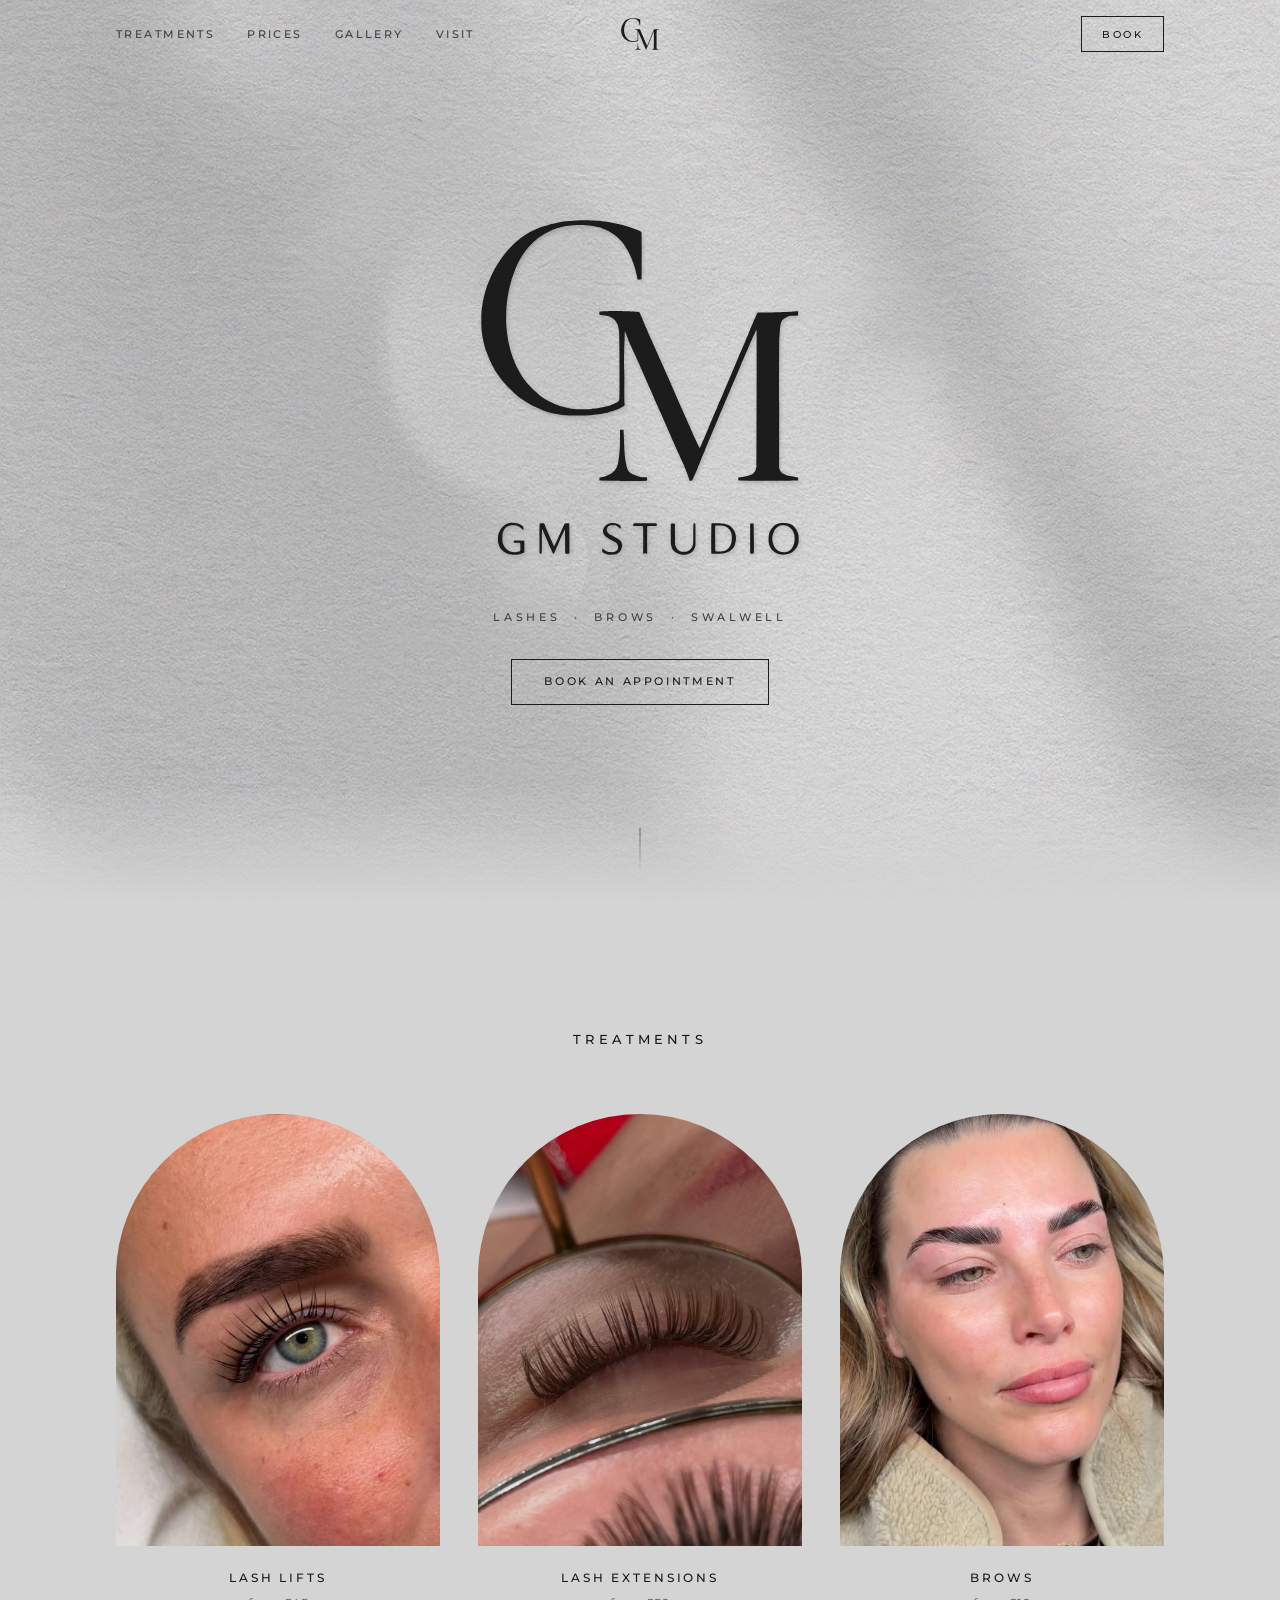
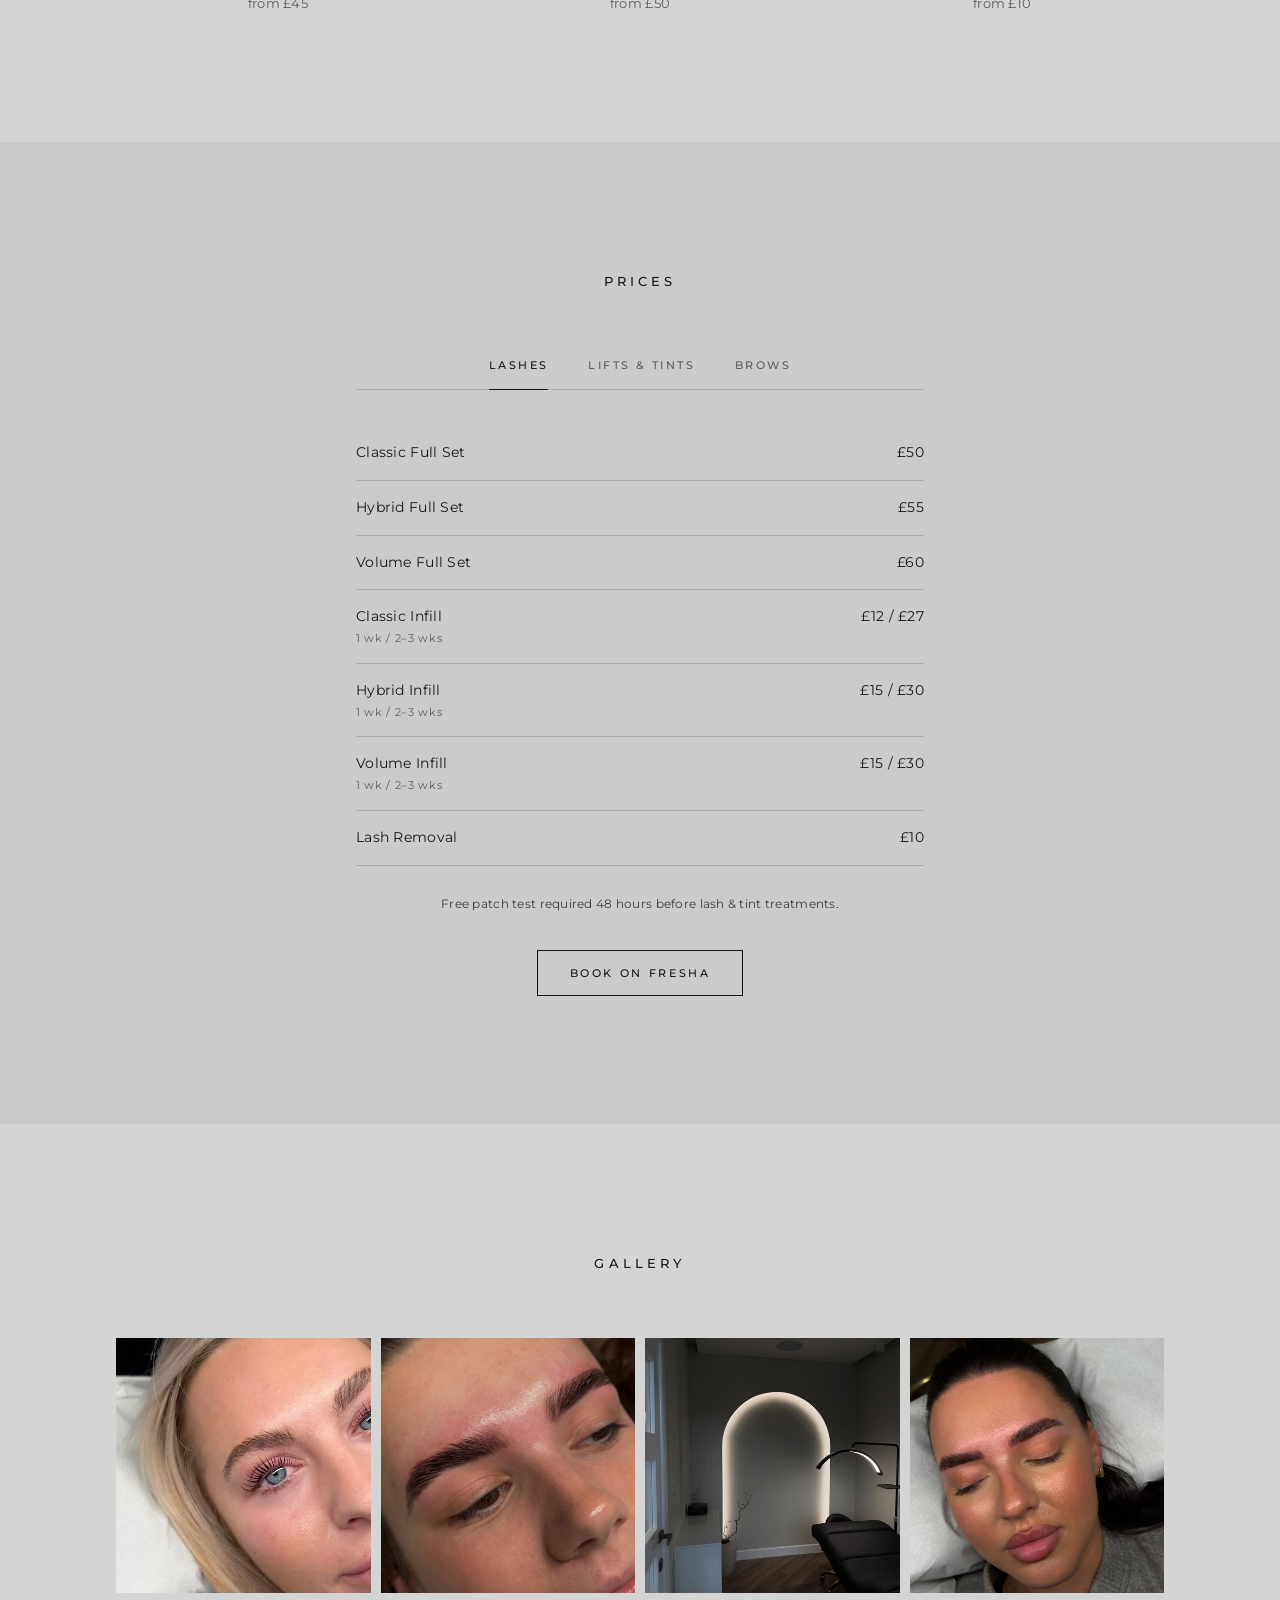
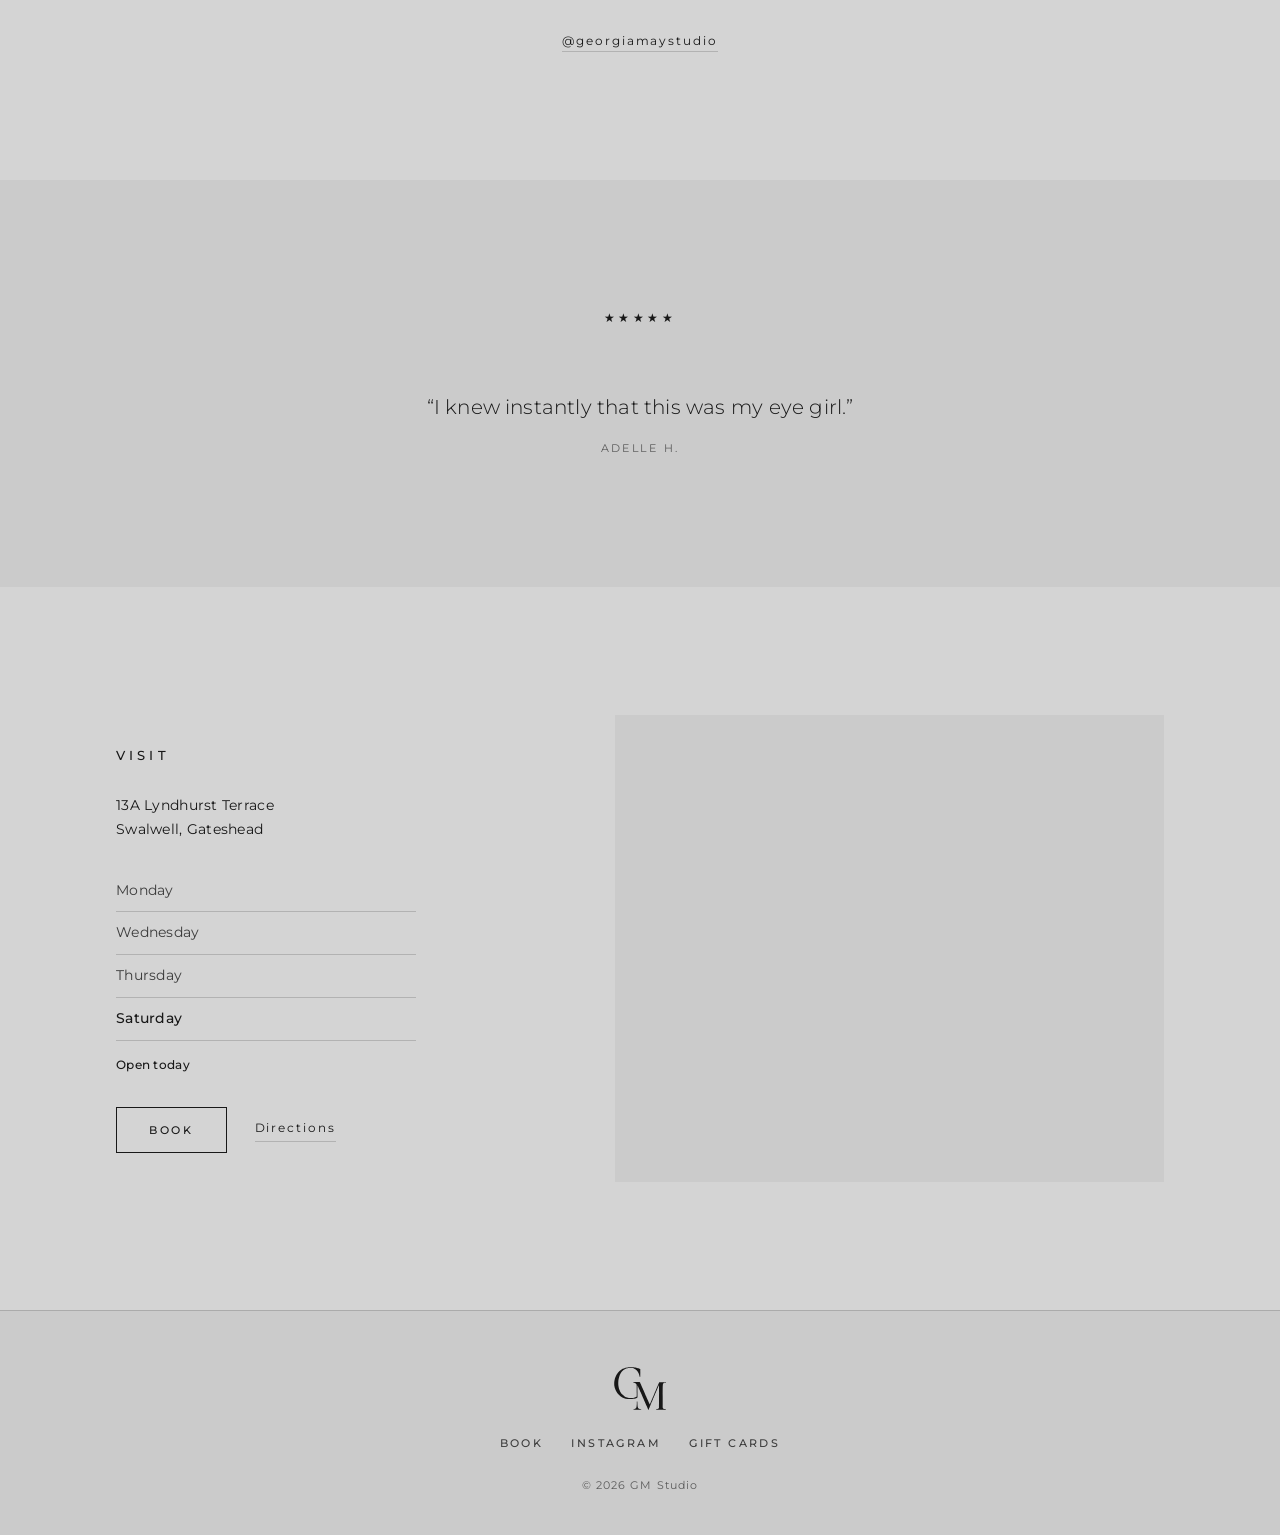
==== index.html @ 73ec5f7f "Use client-supplied logo, match background to logo artwork, fix treatment images, update opening day" ====
<!doctype html>
<html lang="en-GB">
<head>
  <meta charset="utf-8">
  <meta name="viewport" content="width=device-width, initial-scale=1">
  <title>GM Studio · Lashes &amp; Brows · Swalwell</title>
  <meta name="description" content="GM Studio by Georgia Wright. Lash extensions, lash lifts and brows in Swalwell, Gateshead. Rated 5.0 from 361 reviews.">
  <meta name="theme-color" content="#d4d4d4">

  <meta property="og:type" content="website">
  <meta property="og:title" content="GM Studio · Lashes &amp; Brows · Swalwell">
  <meta property="og:description" content="Lash extensions, lash lifts and brows by Georgia Wright.">
  <meta property="og:image" content="assets/img/og.jpg">

  <link rel="icon" href="assets/favicon.svg?v=3" type="image/svg+xml">

  <link rel="preconnect" href="https://fonts.googleapis.com">
  <link rel="preconnect" href="https://fonts.gstatic.com" crossorigin>
  <link href="https://fonts.googleapis.com/css2?family=Montserrat:wght@300;400;500&display=swap" rel="stylesheet">

  <link rel="stylesheet" href="assets/css/styles.css?v=3">
  <script>document.documentElement.classList.add("js");</script>

  <script type="application/ld+json">
  {
    "@context": "https://schema.org",
    "@type": "BeautySalon",
    "name": "GM Studio",
    "image": "assets/img/studio-arch.jpg",
    "address": {
      "@type": "PostalAddress",
      "streetAddress": "13A Lyndhurst Terrace",
      "addressLocality": "Swalwell",
      "addressRegion": "Gateshead",
      "addressCountry": "GB"
    },
    "geo": { "@type": "GeoCoordinates", "latitude": 54.954216, "longitude": -1.681824 },
    "aggregateRating": { "@type": "AggregateRating", "ratingValue": "5.0", "reviewCount": "361" },
    "sameAs": ["https://www.instagram.com/georgiamaystudio/"]
  }
  </script>
</head>
<body>

<a class="skip" href="#main">Skip to content</a>

<header class="site-header" data-header>
  <div class="wrap header-inner">
    <button class="menu-toggle" type="button" aria-expanded="false" aria-controls="mobile-menu" data-menu-toggle>
      <span class="sr-only">Menu</span>
      <span class="bars" aria-hidden="true"></span>
    </button>

    <nav class="nav nav-left" aria-label="Main">
      <a href="#treatments">Treatments</a>
      <a href="#prices">Prices</a>
      <a href="#gallery">Gallery</a>
      <a href="#visit">Visit</a>
    </nav>

    <a class="header-mark" href="#top" aria-label="GM Studio, back to top">
      <img src="assets/monogram.svg?v=3" alt="" width="1638" height="1350">
    </a>

    <div class="header-right">
      <a class="btn btn-small" href="https://www.fresha.com/book-now/miss-vw0x7f6p/all-offer?share=true&amp;pId=183696" target="_blank" rel="noopener">Book</a>
    </div>
  </div>

  <div class="mobile-menu" id="mobile-menu" hidden data-menu>
    <a href="#treatments">Treatments</a>
    <a href="#prices">Prices</a>
    <a href="#gallery">Gallery</a>
    <a href="#visit">Visit</a>
  </div>
</header>

<main id="main">

  <!-- HERO: logo only -->
  <section class="hero" id="top">
    <div class="hero-inner">
      <h1 class="hero-logo">
        <img src="assets/logo.svg?v=3" alt="GM Studio" width="1641" height="1728">
      </h1>
      <p class="hero-sub">Lashes &nbsp;·&nbsp; Brows &nbsp;·&nbsp; Swalwell</p>
      <a class="btn" href="https://www.fresha.com/book-now/miss-vw0x7f6p/all-offer?share=true&amp;pId=183696" target="_blank" rel="noopener">Book an appointment</a>
    </div>
    <a class="hero-scroll" href="#treatments" aria-label="Scroll to treatments"></a>
  </section>

  <!-- TREATMENTS -->
  <section class="section" id="treatments">
    <div class="wrap">
      <h2 class="title reveal">Treatments</h2>

      <div class="treatments">
        <a class="treatment reveal" href="#prices" data-tab-link="lifts">
          <div class="arch"><img src="assets/img/lashes-brows-detail.jpg" alt="Lifted lashes after a Korean lash lift" loading="lazy" width="640" height="640"></div>
          <h3>Lash Lifts</h3>
          <p>from £45</p>
        </a>
        <a class="treatment reveal" href="#prices" data-tab-link="lashes">
          <div class="arch"><img src="assets/img/lash-extensions.jpg" alt="A finished set of brown lash extensions shown in a mirror" loading="lazy" width="828" height="1105"></div>
          <h3>Lash Extensions</h3>
          <p>from £50</p>
        </a>
        <a class="treatment reveal" href="#prices" data-tab-link="brows">
          <div class="arch"><img src="assets/img/brow-lamination.jpg" alt="Laminated, brushed-up brows" loading="lazy" width="480" height="640"></div>
          <h3>Brows</h3>
          <p>from £10</p>
        </a>
      </div>
    </div>
  </section>

  <!-- PRICES -->
  <section class="section section-tint" id="prices">
    <div class="wrap wrap-narrow">
      <h2 class="title reveal">Prices</h2>

      <div class="tabs reveal" role="tablist" aria-label="Price categories">
        <button role="tab" id="tab-lashes" aria-controls="panel-lashes" aria-selected="true">Lashes</button>
        <button role="tab" id="tab-lifts" aria-controls="panel-lifts" aria-selected="false" tabindex="-1">Lifts &amp; Tints</button>
        <button role="tab" id="tab-brows" aria-controls="panel-brows" aria-selected="false" tabindex="-1">Brows</button>
      </div>

      <div class="panel" role="tabpanel" id="panel-lashes" aria-labelledby="tab-lashes">
        <ul class="price-list">
          <li><span>Classic Full Set</span><span>£50</span></li>
          <li><span>Hybrid Full Set</span><span>£55</span></li>
          <li><span>Volume Full Set</span><span>£60</span></li>
          <li><span>Classic Infill <small>1 wk / 2–3 wks</small></span><span>£12 / £27</span></li>
          <li><span>Hybrid Infill <small>1 wk / 2–3 wks</small></span><span>£15 / £30</span></li>
          <li><span>Volume Infill <small>1 wk / 2–3 wks</small></span><span>£15 / £30</span></li>
          <li><span>Lash Removal</span><span>£10</span></li>
        </ul>
      </div>

      <div class="panel" role="tabpanel" id="panel-lifts" aria-labelledby="tab-lifts" hidden>
        <ul class="price-list">
          <li><span>Korean Lash Lift</span><span>£45</span></li>
          <li><span>Lash Lift</span><span>£45</span></li>
          <li><span>Lash Tint</span><span>£10</span></li>
        </ul>
      </div>

      <div class="panel" role="tabpanel" id="panel-brows" aria-labelledby="tab-brows" hidden>
        <ul class="price-list">
          <li><span>Brow Lamination</span><span>£45</span></li>
          <li><span>Brow Wax, Shape &amp; Tint</span><span>£23</span></li>
          <li><span>Brow Wax &amp; Shape</span><span>£12</span></li>
          <li><span>Brow Tint</span><span>£10</span></li>
          <li><span>Upper Lip Wax</span><span>£5</span></li>
        </ul>
      </div>

      <p class="note reveal">Free patch test required 48 hours before lash &amp; tint treatments.</p>

      <div class="center reveal">
        <a class="btn" href="https://www.fresha.com/book-now/miss-vw0x7f6p/all-offer?share=true&amp;pId=183696" target="_blank" rel="noopener">Book on Fresha</a>
      </div>
    </div>
  </section>

  <!-- GALLERY -->
  <section class="section" id="gallery">
    <div class="wrap">
      <h2 class="title reveal">Gallery</h2>

      <div class="gallery">
        <figure class="reveal"><img src="assets/img/lash-lift-tint.jpg" alt="Lash lift and tint" loading="lazy" width="480" height="640"></figure>
        <figure class="reveal"><img src="assets/img/brows-wax-shape.jpg" alt="Brows after a wax and shape" loading="lazy" width="1280" height="720"></figure>
        <figure class="reveal"><img src="assets/img/studio-room.jpg" alt="The treatment room at GM Studio" loading="lazy" width="497" height="640"></figure>
        <figure class="reveal"><img src="assets/img/brow-lamination-2.jpg" alt="Brow lamination" loading="lazy" width="900" height="900"></figure>
      </div>

      <p class="center reveal">
        <a class="text-link" href="https://www.instagram.com/georgiamaystudio/" target="_blank" rel="noopener">@georgiamaystudio</a>
      </p>
    </div>
  </section>

  <!-- REVIEWS -->
  <section class="section section-tint reviews" id="reviews">
    <div class="wrap wrap-narrow center">
      <p class="stars reveal" aria-label="Rated 5 out of 5">★★★★★</p>
      <p class="rating reveal">5.0 from 361 reviews</p>

      <div class="quotes" data-quotes>
        <blockquote class="quote is-active">
          <p>“I knew instantly that this was my eye girl.”</p>
          <cite>Adelle H.</cite>
        </blockquote>
        <blockquote class="quote">
          <p>“Georgia is so lovely &amp; my lashes are perfect!”</p>
          <cite>Faye C.</cite>
        </blockquote>
        <blockquote class="quote">
          <p>“Georgia is fab at what she does! Highly recommend.”</p>
          <cite>Megan S.</cite>
        </blockquote>
      </div>
    </div>
  </section>

  <!-- VISIT -->
  <section class="section" id="visit">
    <div class="wrap visit">
      <div class="visit-info reveal">
        <h2 class="title title-left">Visit</h2>
        <address>13A Lyndhurst Terrace<br>Swalwell, Gateshead</address>

        <ul class="hours">
          <li data-day="1">Monday</li>
          <li data-day="3">Wednesday</li>
          <li data-day="4">Thursday</li>
          <li data-day="6">Saturday</li>
        </ul>
        <p class="status" data-status></p>

        <div class="visit-links">
          <a class="btn" href="https://www.fresha.com/book-now/miss-vw0x7f6p/all-offer?share=true&amp;pId=183696" target="_blank" rel="noopener">Book</a>
          <a class="text-link" href="https://www.google.com/maps/dir/?api=1&amp;destination=13A+Lyndhurst+Terrace,+Swalwell" target="_blank" rel="noopener">Directions</a>
        </div>
      </div>

      <div class="map reveal">
        <iframe title="Map showing GM Studio, 13A Lyndhurst Terrace, Swalwell" src="https://maps.google.com/maps?q=54.954216,-1.681824&amp;z=16&amp;output=embed" loading="lazy" referrerpolicy="no-referrer-when-downgrade"></iframe>
      </div>
    </div>
  </section>

</main>

<footer class="site-footer">
  <div class="wrap footer-inner">
    <img class="footer-mark" src="assets/monogram.svg?v=3" alt="GM Studio" width="1638" height="1350">
    <nav class="footer-links" aria-label="Footer">
      <a href="https://www.fresha.com/book-now/miss-vw0x7f6p/all-offer?share=true&amp;pId=183696" target="_blank" rel="noopener">Book</a>
      <a href="https://www.instagram.com/georgiamaystudio/" target="_blank" rel="noopener">Instagram</a>
      <a href="https://www.fresha.com/a/gm-studio-swalwell-13a-lyndhurst-terrace-njtrgzld" target="_blank" rel="noopener">Gift cards</a>
    </nav>
    <p class="copy">© <span data-year>2026</span> GM Studio</p>
  </div>
</footer>

<script src="assets/js/main.js?v=3" defer></script>
</body>
</html>
---- assets/css/styles.css ----
/* ==========================================================================
   GM Studio
   Colours sampled from the brand's logo artwork: neutral grey card stock,
   soft window shadows, near-black ink.
   ========================================================================== */

:root {
  --paper: #cbcbcb;
  --paper-light: #d4d4d4;
  --paper-dark: #c2c2c2;
  --ink: #181818;
  --ink-soft: #3c3c3c;
  --ink-faint: #5c5c5c;
  --line: rgba(24, 24, 24, 0.18);

  --sans: "Montserrat", "Proxima Nova", "Helvetica Neue", Arial, sans-serif;

  --gutter: clamp(20px, 5vw, 56px);
  --max: 1160px;
  --section: clamp(72px, 10vw, 128px);
  --ease: cubic-bezier(0.22, 0.61, 0.36, 1);
}

*,
*::before,
*::after { box-sizing: border-box; }

html { scroll-behavior: smooth; scroll-padding-top: 72px; -webkit-text-size-adjust: 100%; }

body {
  margin: 0;
  background: var(--paper-light);
  color: var(--ink);
  font-family: var(--sans);
  font-weight: 400;
  font-size: 14px;
  line-height: 1.7;
  letter-spacing: 0.02em;
  -webkit-font-smoothing: antialiased;
  overflow-x: hidden;
}

/* Fine card-stock grain over everything */
body::before {
  content: "";
  position: fixed;
  inset: 0;
  z-index: 100;
  pointer-events: none;
  opacity: 0.05;
  background-image: url("data:image/svg+xml,%3Csvg xmlns='http://www.w3.org/2000/svg' width='160' height='160'%3E%3Cfilter id='n'%3E%3CfeTurbulence type='fractalNoise' baseFrequency='.85' numOctaves='3' stitchTiles='stitch'/%3E%3C/filter%3E%3Crect width='100%25' height='100%25' filter='url(%23n)'/%3E%3C/svg%3E");
}

img { display: block; max-width: 100%; height: auto; }
a { color: inherit; text-decoration: none; }
p { margin: 0; }
figure, blockquote { margin: 0; }
h1, h2, h3 { margin: 0; font-weight: 400; }

:focus-visible { outline: 1px solid var(--ink); outline-offset: 4px; }

.sr-only {
  position: absolute; width: 1px; height: 1px; padding: 0; margin: -1px;
  overflow: hidden; clip: rect(0 0 0 0); white-space: nowrap; border: 0;
}

.skip {
  position: absolute; left: 16px; top: -60px; z-index: 200;
  background: var(--ink); color: var(--paper-light); padding: 10px 16px;
}
.skip:focus { top: 16px; }

.wrap { width: 100%; max-width: var(--max); margin: 0 auto; padding: 0 var(--gutter); }
.wrap-narrow { max-width: 680px; }
.center { text-align: center; }

/* ---------- Shared bits ---------- */

.title {
  font-size: 13px;
  font-weight: 500;
  letter-spacing: 0.32em;
  text-transform: uppercase;
  text-align: center;
  margin-bottom: clamp(40px, 6vw, 64px);
}
.title-left { text-align: left; margin-bottom: 28px; }

.btn {
  display: inline-flex;
  align-items: center;
  justify-content: center;
  min-height: 46px;
  padding: 0 32px;
  border: 1px solid var(--ink);
  border-radius: 0;
  background: transparent;
  color: var(--ink);
  font-size: 11px;
  font-weight: 500;
  letter-spacing: 0.24em;
  text-transform: uppercase;
  transition: background-color .3s var(--ease), color .3s var(--ease);
}
.btn:hover { background: var(--ink); color: var(--paper-light); }
.btn-small { min-height: 36px; padding: 0 20px; font-size: 10px; }

.text-link {
  font-size: 12px;
  letter-spacing: 0.16em;
  border-bottom: 1px solid var(--line);
  padding-bottom: 3px;
  transition: border-color .3s var(--ease);
}
.text-link:hover { border-color: var(--ink); }

/* ---------- Header ---------- */

.site-header {
  position: fixed;
  top: 0;
  left: 0;
  right: 0;
  z-index: 50;
  transition: background-color .4s var(--ease), border-color .4s var(--ease);
  border-bottom: 1px solid transparent;
}
.site-header.is-solid {
  background: rgba(212, 212, 212, 0.92);
  -webkit-backdrop-filter: blur(12px);
  backdrop-filter: blur(12px);
  border-bottom-color: var(--line);
}

.header-inner {
  display: grid;
  grid-template-columns: 1fr auto 1fr;
  align-items: center;
  height: 68px;
}

.nav { display: flex; gap: 32px; }
.nav a,
.mobile-menu a {
  font-size: 11px;
  font-weight: 500;
  letter-spacing: 0.22em;
  text-transform: uppercase;
  color: var(--ink-soft);
  transition: color .3s var(--ease);
}
.nav a:hover { color: var(--ink); }

/* Small monogram fades in once the big hero logo has scrolled away */
.header-mark {
  grid-column: 2;
  display: block;
  width: 38px;
  opacity: 0;
  transform: translateY(-4px);
  pointer-events: none;
  transition: opacity .4s var(--ease), transform .4s var(--ease);
}
.site-header.is-solid .header-mark { opacity: 1; transform: none; pointer-events: auto; }

.header-right { grid-column: 3; justify-self: end; }

.menu-toggle {
  display: none;
  width: 40px;
  height: 40px;
  margin-left: -8px;
  border: 0;
  background: none;
  cursor: pointer;
  color: var(--ink);
}
.bars,
.bars::before {
  display: block;
  width: 20px;
  height: 1px;
  background: currentColor;
  margin: 0 auto;
  transition: transform .3s var(--ease);
}
.bars { position: relative; transform: translateY(-3px); }
.bars::before { content: ""; position: absolute; top: 6px; }
.menu-toggle[aria-expanded="true"] .bars { transform: rotate(45deg); }
.menu-toggle[aria-expanded="true"] .bars::before { transform: translateY(-6px) rotate(-90deg); }

.mobile-menu {
  display: flex;
  flex-direction: column;
  align-items: center;
  gap: 22px;
  padding: 28px 0 36px;
  background: var(--paper-light);
  border-bottom: 1px solid var(--line);
}
.mobile-menu[hidden] { display: none; }

/* ---------- Hero ---------- */

.hero {
  position: relative;
  min-height: 100vh;
  min-height: 100svh;
  display: grid;
  place-items: center;
  overflow: hidden;
  background: var(--paper-dark) url("../img/hero-paper.jpg?v=3") center / cover no-repeat;
}
/* fade the paper into the page colour so the hero has no hard edge */
.hero::after {
  content: "";
  position: absolute;
  left: 0; right: 0; bottom: 0;
  height: 120px;
  background: linear-gradient(transparent, var(--paper-light));
  pointer-events: none;
}

.hero-inner {
  position: relative;
  display: flex;
  flex-direction: column;
  align-items: center;
  text-align: center;
  padding: 96px var(--gutter) 72px;
}

.hero-logo {
  width: clamp(200px, 27vw, 320px);
  filter: drop-shadow(1px 2px 2px rgba(0, 0, 0, 0.18));
  animation: rise 1.4s var(--ease) both;
}

.hero-sub {
  margin: clamp(36px, 5vw, 52px) 0 32px;
  font-size: 11px;
  font-weight: 500;
  letter-spacing: 0.34em;
  text-transform: uppercase;
  color: var(--ink-soft);
  animation: rise 1.4s .2s var(--ease) both;
}
.hero-inner .btn { animation: rise 1.4s .35s var(--ease) both; }

@keyframes rise {
  from { opacity: 0; transform: translateY(14px); }
  to   { opacity: 1; transform: none; }
}

.hero-scroll {
  z-index: 1;
  position: absolute;
  left: 50%;
  bottom: 28px;
  width: 1px;
  height: 44px;
  background: linear-gradient(var(--ink-faint), transparent);
  transform: translateX(-50%);
}

/* ---------- Sections ---------- */

.section { padding: var(--section) 0; }
.section-tint { background: var(--paper); }

/* ---------- Treatments ---------- */

.treatments {
  display: grid;
  grid-template-columns: repeat(3, 1fr);
  gap: clamp(20px, 3vw, 40px);
}
.treatment { text-align: center; }

.arch {
  aspect-ratio: 3 / 4;
  overflow: hidden;
  border-radius: 999px 999px 0 0;
  background: var(--paper);
  margin-bottom: 22px;
}
.arch img { width: 100%; height: 100%; object-fit: cover; transition: transform 1s var(--ease); }
.treatment:hover .arch img { transform: scale(1.03); }

.treatment h3 {
  font-size: 12px;
  font-weight: 500;
  letter-spacing: 0.24em;
  text-transform: uppercase;
  margin-bottom: 4px;
}
.treatment p { color: var(--ink-faint); font-size: 13px; }

/* ---------- Prices ---------- */

.tabs {
  display: flex;
  justify-content: center;
  gap: clamp(18px, 4vw, 40px);
  margin-bottom: 36px;
  border-bottom: 1px solid var(--line);
}
.tabs button {
  appearance: none;
  border: 0;
  background: none;
  padding: 0 0 14px;
  margin-bottom: -1px;
  border-bottom: 1px solid transparent;
  font: inherit;
  font-size: 11px;
  font-weight: 500;
  letter-spacing: 0.22em;
  text-transform: uppercase;
  color: var(--ink-faint);
  cursor: pointer;
  transition: color .3s var(--ease), border-color .3s var(--ease);
}
.tabs button:hover { color: var(--ink); }
.tabs button[aria-selected="true"] { color: var(--ink); border-bottom-color: var(--ink); }

.panel { animation: fade .5s var(--ease); }
@keyframes fade { from { opacity: 0; } to { opacity: 1; } }

.price-list { list-style: none; margin: 0; padding: 0; }
.price-list li {
  display: flex;
  justify-content: space-between;
  align-items: baseline;
  gap: 24px;
  padding: 15px 0;
  border-bottom: 1px solid var(--line);
}
.price-list small { display: block; color: var(--ink-faint); font-size: 11px; letter-spacing: 0.06em; }
.price-list li > span:last-child { white-space: nowrap; }

.note {
  margin: 28px 0 36px;
  text-align: center;
  font-size: 12px;
  color: var(--ink-soft);
}

/* ---------- Gallery ---------- */

.gallery {
  display: grid;
  grid-template-columns: repeat(4, 1fr);
  gap: 10px;
  margin-bottom: 36px;
}
.gallery figure { aspect-ratio: 1; overflow: hidden; background: var(--paper); }
.gallery img { width: 100%; height: 100%; object-fit: cover; transition: transform 1s var(--ease); }
.gallery figure:hover img { transform: scale(1.03); }

/* ---------- Reviews ---------- */

.stars { letter-spacing: 0.3em; font-size: 12px; margin-bottom: 8px; }
.rating {
  font-size: 11px;
  font-weight: 500;
  letter-spacing: 0.24em;
  text-transform: uppercase;
  color: var(--ink-soft);
  margin-bottom: 36px;
}

.quotes { display: grid; }
.quote {
  grid-area: 1 / 1;
  opacity: 0;
  transition: opacity .8s var(--ease);
}
.quote.is-active { opacity: 1; }
.quote p {
  font-size: clamp(17px, 2vw, 20px);
  font-weight: 300;
  line-height: 1.5;
  letter-spacing: 0.01em;
  margin-bottom: 14px;
}
.quote cite {
  font-style: normal;
  font-size: 11px;
  letter-spacing: 0.22em;
  text-transform: uppercase;
  color: var(--ink-faint);
}

/* ---------- Visit ---------- */

.visit {
  display: grid;
  grid-template-columns: 1fr 1.3fr;
  gap: clamp(40px, 6vw, 80px);
  align-items: center;
}

address { font-style: normal; margin-bottom: 28px; }

.hours { list-style: none; margin: 0 0 14px; padding: 0; max-width: 300px; }
.hours li {
  display: block;
  padding: 9px 0;
  border-bottom: 1px solid var(--line);
  color: var(--ink-soft);
}
.hours li.is-today { color: var(--ink); font-weight: 500; }

.status { font-size: 12px; color: var(--ink-faint); margin-bottom: 32px; min-height: 1.7em; }
.status.is-open { color: var(--ink); font-weight: 500; }

.visit-links { display: flex; align-items: center; gap: 28px; }

.map {
  position: relative;
  aspect-ratio: 4 / 3.4;
  overflow: hidden;
  background: var(--paper);
}
.map iframe {
  position: absolute;
  inset: 0;
  width: 100%;
  height: 100%;
  border: 0;
  filter: grayscale(1) contrast(0.9) brightness(1.04);
}

/* ---------- Footer ---------- */

.site-footer {
  background: var(--paper);
  border-top: 1px solid var(--line);
  padding: 56px 0 40px;
}
.footer-inner { display: flex; flex-direction: column; align-items: center; gap: 24px; }
.footer-mark { width: 52px; }
.footer-links { display: flex; gap: 28px; }
.footer-links a {
  font-size: 11px;
  font-weight: 500;
  letter-spacing: 0.22em;
  text-transform: uppercase;
  color: var(--ink-soft);
}
.footer-links a:hover { color: var(--ink); }
.copy { font-size: 11px; color: var(--ink-faint); letter-spacing: 0.1em; }

/* ---------- Reveal ---------- */

.js .reveal { opacity: 0; transform: translateY(16px); transition: opacity .9s var(--ease), transform .9s var(--ease); }
.js .reveal.is-in { opacity: 1; transform: none; }

/* ---------- Responsive ---------- */

@media (max-width: 860px) {
  .nav { display: none; }
  .menu-toggle { display: block; }
  .header-inner { grid-template-columns: 1fr auto 1fr; }
  .header-mark { width: 34px; }

  .treatments { grid-template-columns: 1fr 1fr 1fr; gap: 14px; }
  .treatment h3 { font-size: 10px; letter-spacing: 0.16em; }
  .treatment p { font-size: 12px; }

  .gallery { grid-template-columns: 1fr 1fr; }

  .visit { grid-template-columns: 1fr; }
  .hours { max-width: none; }
}

@media (max-width: 560px) {
  .treatments { grid-template-columns: 1fr; gap: 44px; max-width: 280px; margin: 0 auto; }
  .treatment h3 { font-size: 12px; letter-spacing: 0.24em; }
  .tabs button { font-size: 10px; letter-spacing: 0.16em; }
}

@media (prefers-reduced-motion: reduce) {
  html { scroll-behavior: auto; }
  .hero-logo, .hero-sub, .hero-inner .btn { animation: none; }
  .js .reveal { opacity: 1; transform: none; transition: none; }
  .quote { transition: none; }
}
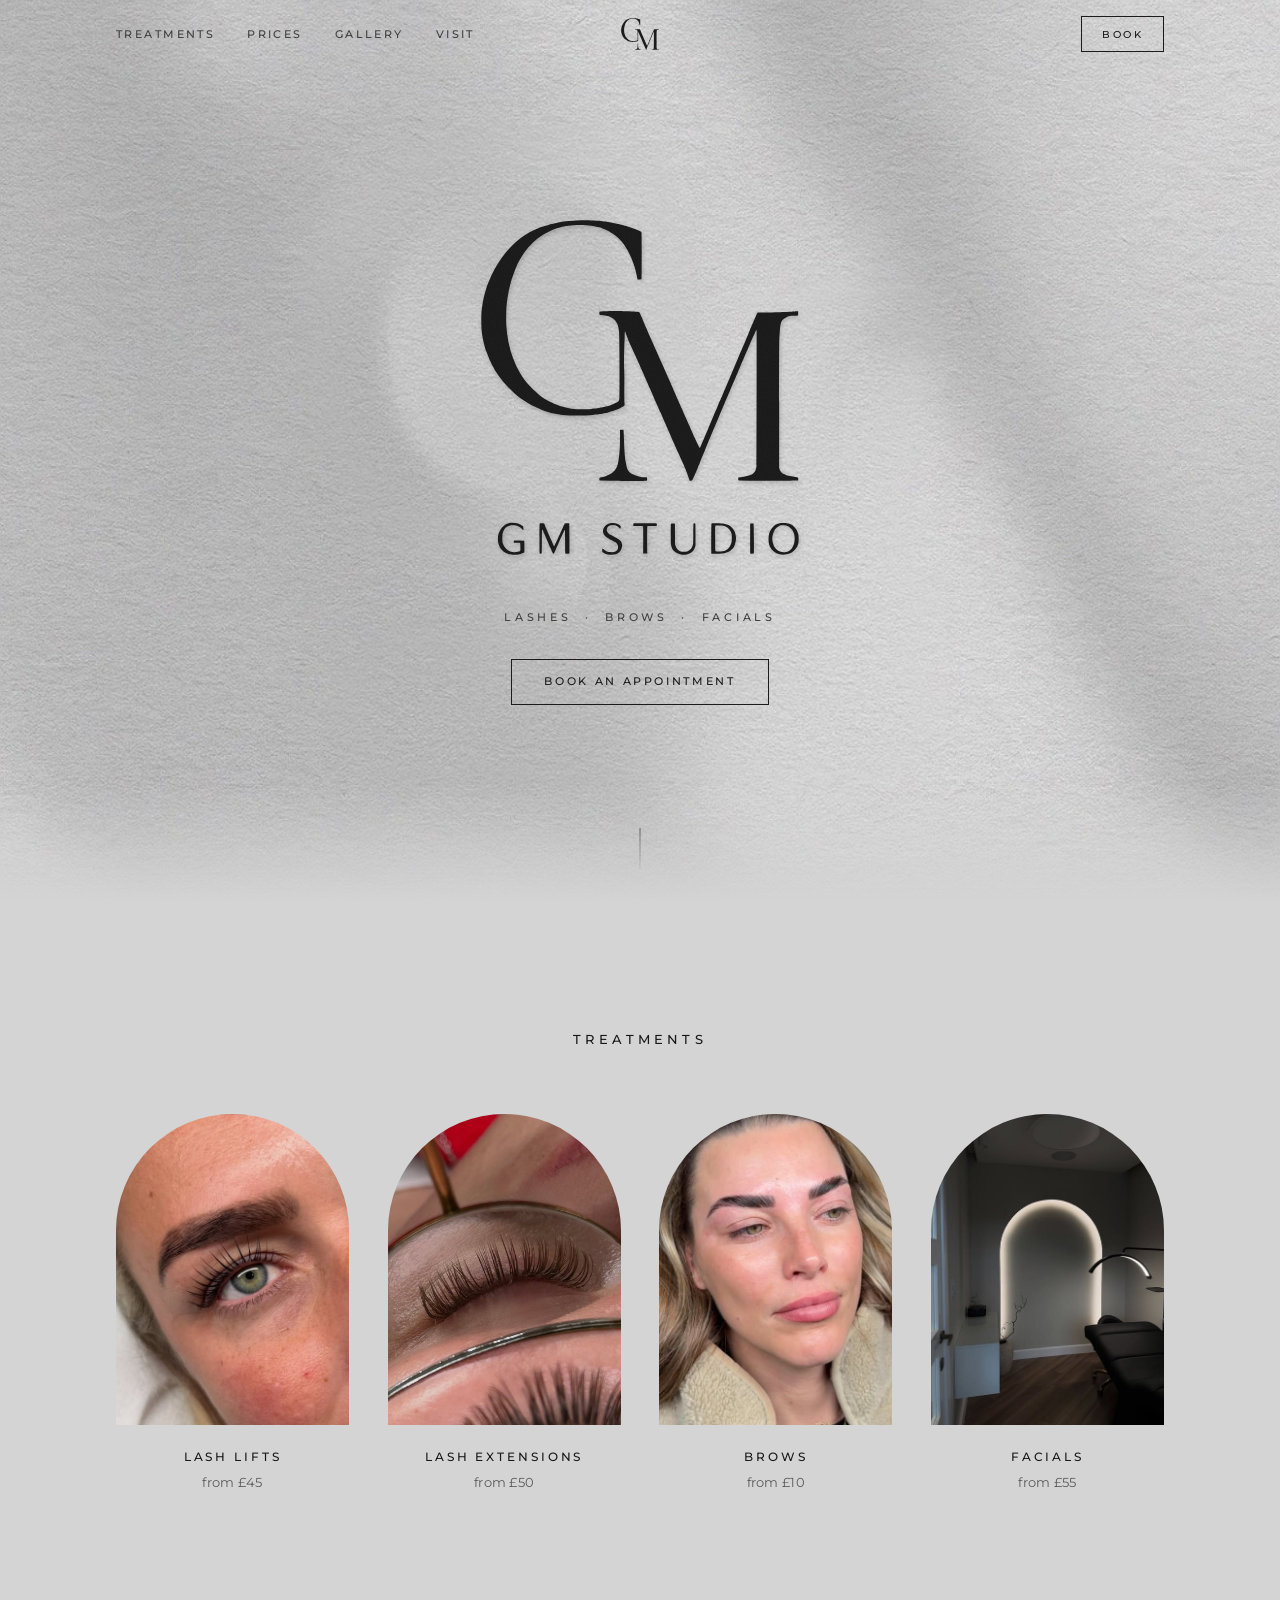
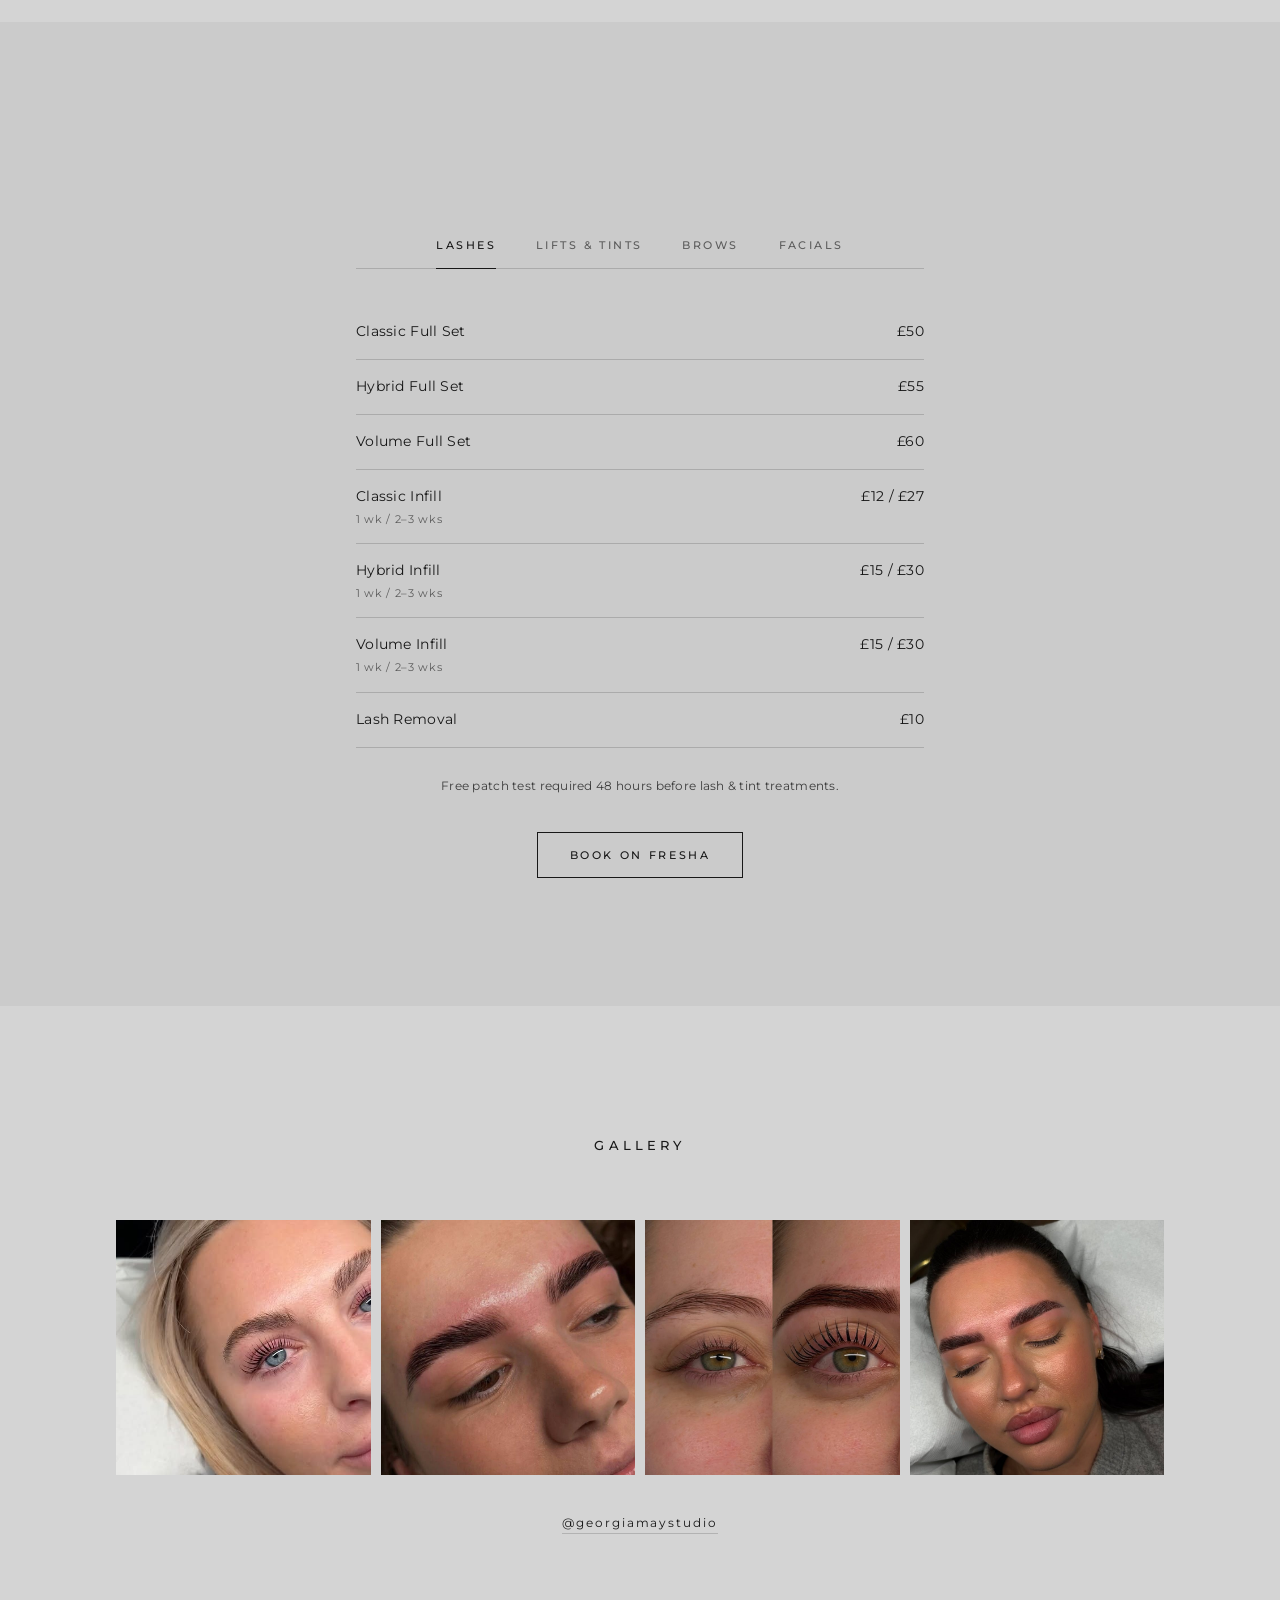
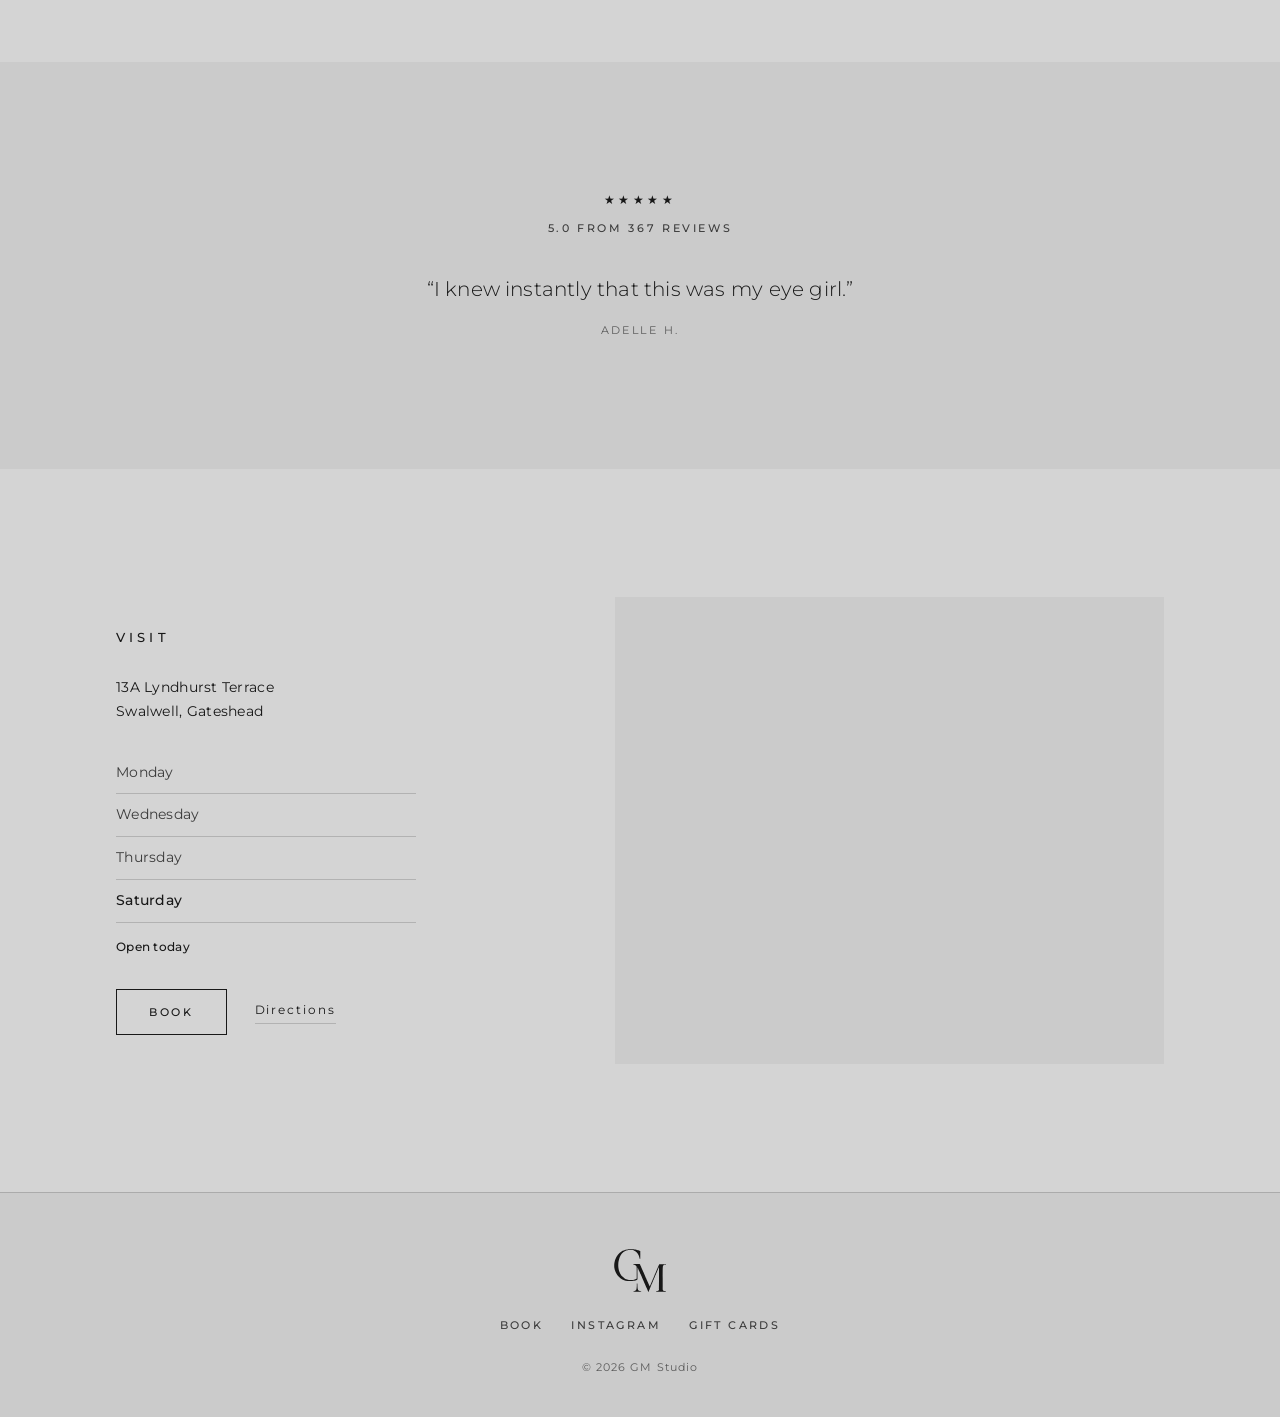
==== commit cc65baca: "Add facials (Dermaplaning) from Fresha, update review count Co-Authored-By: Claude Opus 5.5 <noreply" ====
--- a/index.html
+++ b/index.html
@@ -3,8 +3,8 @@
 <head>
   <meta charset="utf-8">
   <meta name="viewport" content="width=device-width, initial-scale=1">
-  <title>GM Studio · Lashes &amp; Brows · Swalwell</title>
-  <meta name="description" content="GM Studio by Georgia Wright. Lash extensions, lash lifts and brows in Swalwell, Gateshead. Rated 5.0 from 361 reviews.">
+  <title>GM Studio · Lashes, Brows &amp; Facials · Swalwell</title>
+  <meta name="description" content="GM Studio by Georgia Wright. Lash extensions, lash lifts, brows and dermaplaning facials in Swalwell, Gateshead. Rated 5.0 from 367 reviews.">
   <meta name="theme-color" content="#d4d4d4">
 
   <meta property="og:type" content="website">
@@ -12,13 +12,13 @@
   <meta property="og:description" content="Lash extensions, lash lifts and brows by Georgia Wright.">
   <meta property="og:image" content="assets/img/og.jpg">
 
-  <link rel="icon" href="assets/favicon.svg?v=3" type="image/svg+xml">
+  <link rel="icon" href="assets/favicon.svg?v=4" type="image/svg+xml">
 
   <link rel="preconnect" href="https://fonts.googleapis.com">
   <link rel="preconnect" href="https://fonts.gstatic.com" crossorigin>
   <link href="https://fonts.googleapis.com/css2?family=Montserrat:wght@300;400;500&display=swap" rel="stylesheet">
 
-  <link rel="stylesheet" href="assets/css/styles.css?v=3">
+  <link rel="stylesheet" href="assets/css/styles.css?v=4">
   <script>document.documentElement.classList.add("js");</script>
 
   <script type="application/ld+json">
@@ -35,7 +35,7 @@
       "addressCountry": "GB"
     },
     "geo": { "@type": "GeoCoordinates", "latitude": 54.954216, "longitude": -1.681824 },
-    "aggregateRating": { "@type": "AggregateRating", "ratingValue": "5.0", "reviewCount": "361" },
+    "aggregateRating": { "@type": "AggregateRating", "ratingValue": "5.0", "reviewCount": "367" },
     "sameAs": ["https://www.instagram.com/georgiamaystudio/"]
   }
   </script>
@@ -59,7 +59,7 @@
     </nav>
 
     <a class="header-mark" href="#top" aria-label="GM Studio, back to top">
-      <img src="assets/monogram.svg?v=3" alt="" width="1638" height="1350">
+      <img src="assets/monogram.svg?v=4" alt="" width="1638" height="1350">
     </a>
 
     <div class="header-right">
@@ -81,9 +81,9 @@
   <section class="hero" id="top">
     <div class="hero-inner">
       <h1 class="hero-logo">
-        <img src="assets/logo.svg?v=3" alt="GM Studio" width="1641" height="1728">
+        <img src="assets/logo.svg?v=4" alt="GM Studio" width="1641" height="1728">
       </h1>
-      <p class="hero-sub">Lashes &nbsp;·&nbsp; Brows &nbsp;·&nbsp; Swalwell</p>
+      <p class="hero-sub">Lashes &nbsp;·&nbsp; Brows &nbsp;·&nbsp; Facials</p>
       <a class="btn" href="https://www.fresha.com/book-now/miss-vw0x7f6p/all-offer?share=true&amp;pId=183696" target="_blank" rel="noopener">Book an appointment</a>
     </div>
     <a class="hero-scroll" href="#treatments" aria-label="Scroll to treatments"></a>
@@ -110,6 +110,11 @@
           <h3>Brows</h3>
           <p>from £10</p>
         </a>
+        <a class="treatment reveal" href="#prices" data-tab-link="facials">
+          <div class="arch"><img src="assets/img/studio-room.jpg" alt="The treatment room at GM Studio" loading="lazy" width="497" height="640"></div>
+          <h3>Facials</h3>
+          <p>from £55</p>
+        </a>
       </div>
     </div>
   </section>
@@ -123,6 +128,7 @@
         <button role="tab" id="tab-lashes" aria-controls="panel-lashes" aria-selected="true">Lashes</button>
         <button role="tab" id="tab-lifts" aria-controls="panel-lifts" aria-selected="false" tabindex="-1">Lifts &amp; Tints</button>
         <button role="tab" id="tab-brows" aria-controls="panel-brows" aria-selected="false" tabindex="-1">Brows</button>
+        <button role="tab" id="tab-facials" aria-controls="panel-facials" aria-selected="false" tabindex="-1">Facials</button>
       </div>
 
       <div class="panel" role="tabpanel" id="panel-lashes" aria-labelledby="tab-lashes">
@@ -155,6 +161,12 @@
         </ul>
       </div>
 
+      <div class="panel" role="tabpanel" id="panel-facials" aria-labelledby="tab-facials" hidden>
+        <ul class="price-list">
+          <li><span>Dermaplaning <small>Double cleanse, dermaplane, Korean mask &amp; under-eye mask, vitamin C or hyaluronic serum, ice globe massage</small></span><span>£55</span></li>
+        </ul>
+      </div>
+
       <p class="note reveal">Free patch test required 48 hours before lash &amp; tint treatments.</p>
 
       <div class="center reveal">
@@ -171,7 +183,7 @@
       <div class="gallery">
         <figure class="reveal"><img src="assets/img/lash-lift-tint.jpg" alt="Lash lift and tint" loading="lazy" width="480" height="640"></figure>
         <figure class="reveal"><img src="assets/img/brows-wax-shape.jpg" alt="Brows after a wax and shape" loading="lazy" width="1280" height="720"></figure>
-        <figure class="reveal"><img src="assets/img/studio-room.jpg" alt="The treatment room at GM Studio" loading="lazy" width="497" height="640"></figure>
+        <figure class="reveal"><img src="assets/img/lash-lift-before-after.jpg" alt="Lash lift before and after" loading="lazy" width="900" height="900"></figure>
         <figure class="reveal"><img src="assets/img/brow-lamination-2.jpg" alt="Brow lamination" loading="lazy" width="900" height="900"></figure>
       </div>
 
@@ -185,7 +197,7 @@
   <section class="section section-tint reviews" id="reviews">
     <div class="wrap wrap-narrow center">
       <p class="stars reveal" aria-label="Rated 5 out of 5">★★★★★</p>
-      <p class="rating reveal">5.0 from 361 reviews</p>
+      <p class="rating reveal">5.0 from 367 reviews</p>
 
       <div class="quotes" data-quotes>
         <blockquote class="quote is-active">
@@ -235,7 +247,7 @@
 
 <footer class="site-footer">
   <div class="wrap footer-inner">
-    <img class="footer-mark" src="assets/monogram.svg?v=3" alt="GM Studio" width="1638" height="1350">
+    <img class="footer-mark" src="assets/monogram.svg?v=4" alt="GM Studio" width="1638" height="1350">
     <nav class="footer-links" aria-label="Footer">
       <a href="https://www.fresha.com/book-now/miss-vw0x7f6p/all-offer?share=true&amp;pId=183696" target="_blank" rel="noopener">Book</a>
       <a href="https://www.instagram.com/georgiamaystudio/" target="_blank" rel="noopener">Instagram</a>
@@ -245,6 +257,6 @@
   </div>
 </footer>
 
-<script src="assets/js/main.js?v=3" defer></script>
+<script src="assets/js/main.js?v=4" defer></script>
 </body>
 </html>
--- a/assets/css/styles.css
+++ b/assets/css/styles.css
@@ -272,7 +272,7 @@
 
 .treatments {
   display: grid;
-  grid-template-columns: repeat(3, 1fr);
+  grid-template-columns: repeat(4, 1fr);
   gap: clamp(20px, 3vw, 40px);
 }
 .treatment { text-align: center; }
@@ -336,7 +336,7 @@
   padding: 15px 0;
   border-bottom: 1px solid var(--line);
 }
-.price-list small { display: block; color: var(--ink-faint); font-size: 11px; letter-spacing: 0.06em; }
+.price-list small { display: block; max-width: 44ch; color: var(--ink-faint); font-size: 11px; letter-spacing: 0.06em; line-height: 1.6; margin-top: 2px; }
 .price-list li > span:last-child { white-space: nowrap; }
 
 .note {
@@ -465,7 +465,7 @@
   .header-inner { grid-template-columns: 1fr auto 1fr; }
   .header-mark { width: 34px; }
 
-  .treatments { grid-template-columns: 1fr 1fr 1fr; gap: 14px; }
+  .treatments { grid-template-columns: 1fr 1fr; gap: 36px 16px; }
   .treatment h3 { font-size: 10px; letter-spacing: 0.16em; }
   .treatment p { font-size: 12px; }
 
@@ -476,8 +476,9 @@
 }
 
 @media (max-width: 560px) {
-  .treatments { grid-template-columns: 1fr; gap: 44px; max-width: 280px; margin: 0 auto; }
-  .treatment h3 { font-size: 12px; letter-spacing: 0.24em; }
+  .treatments { gap: 28px 12px; }
+  .arch { margin-bottom: 14px; }
+  .treatment h3 { font-size: 10px; letter-spacing: 0.16em; }
   .tabs button { font-size: 10px; letter-spacing: 0.16em; }
 }
 
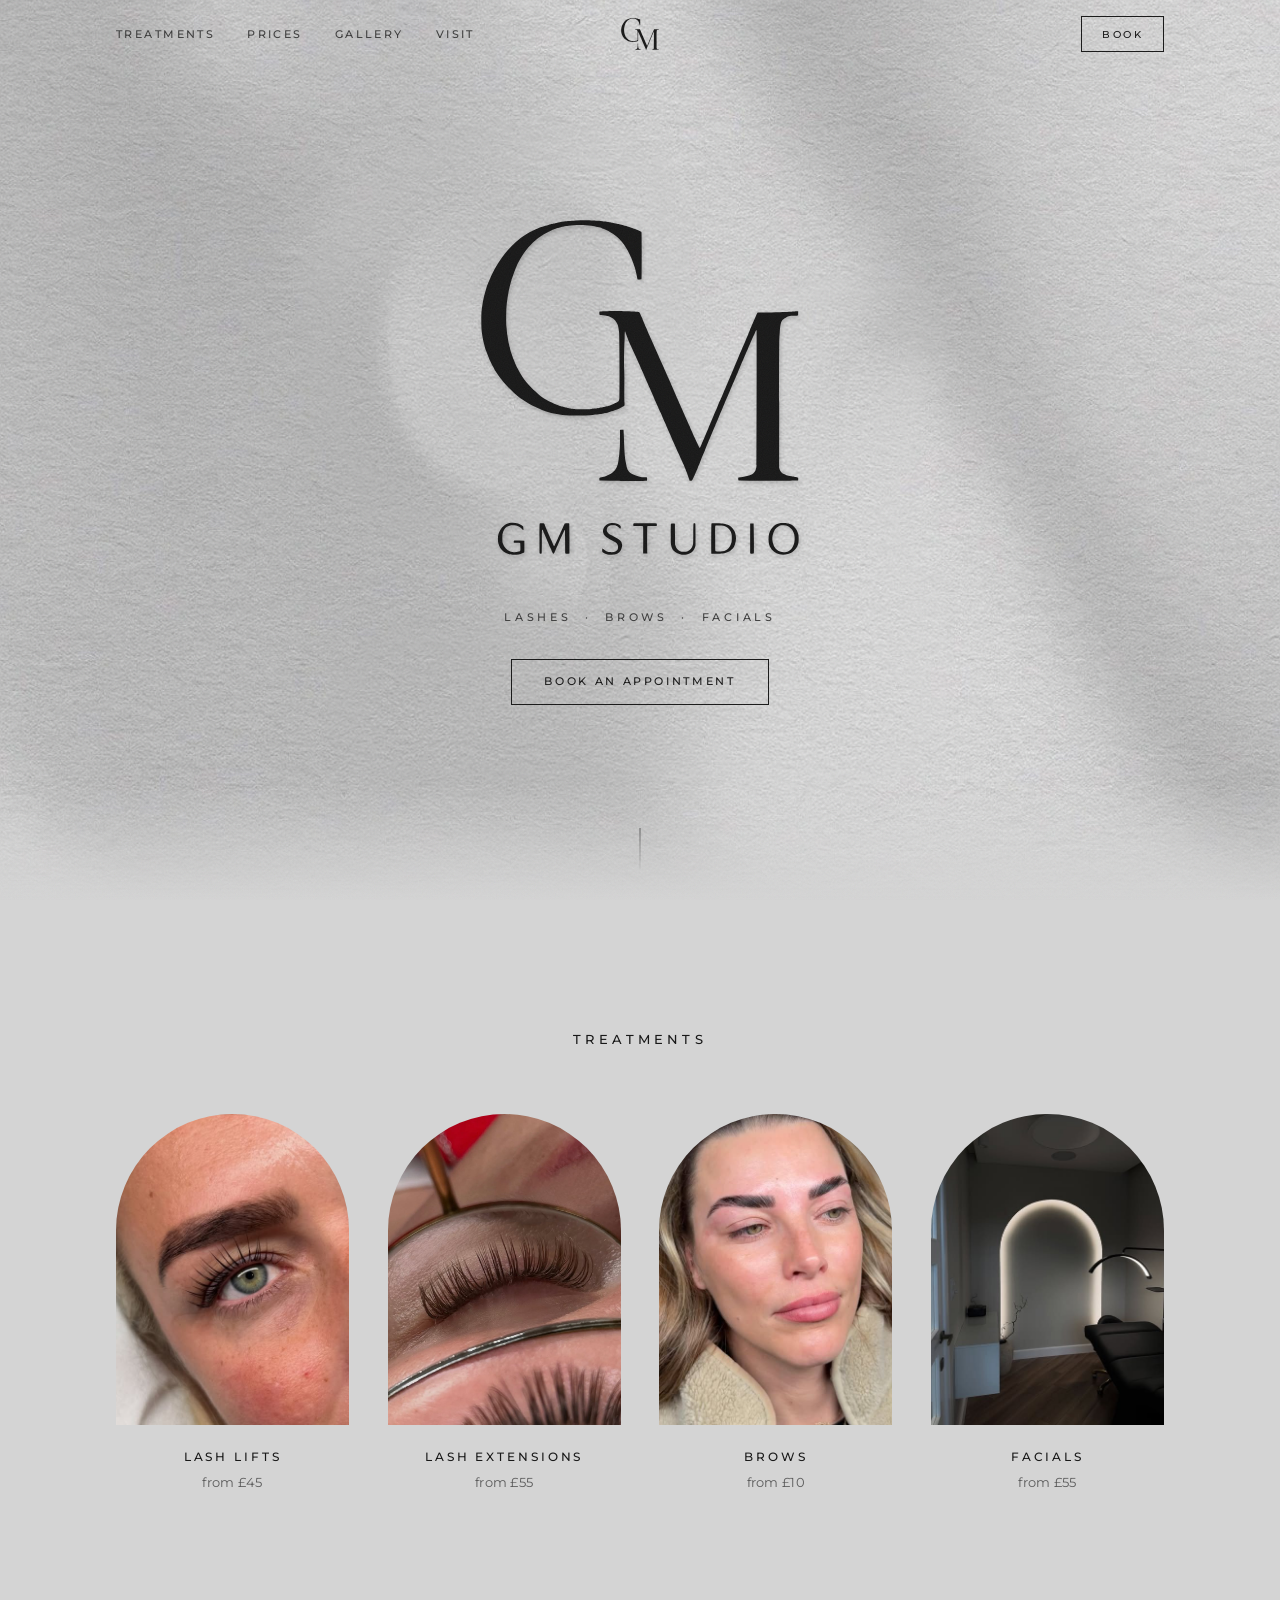
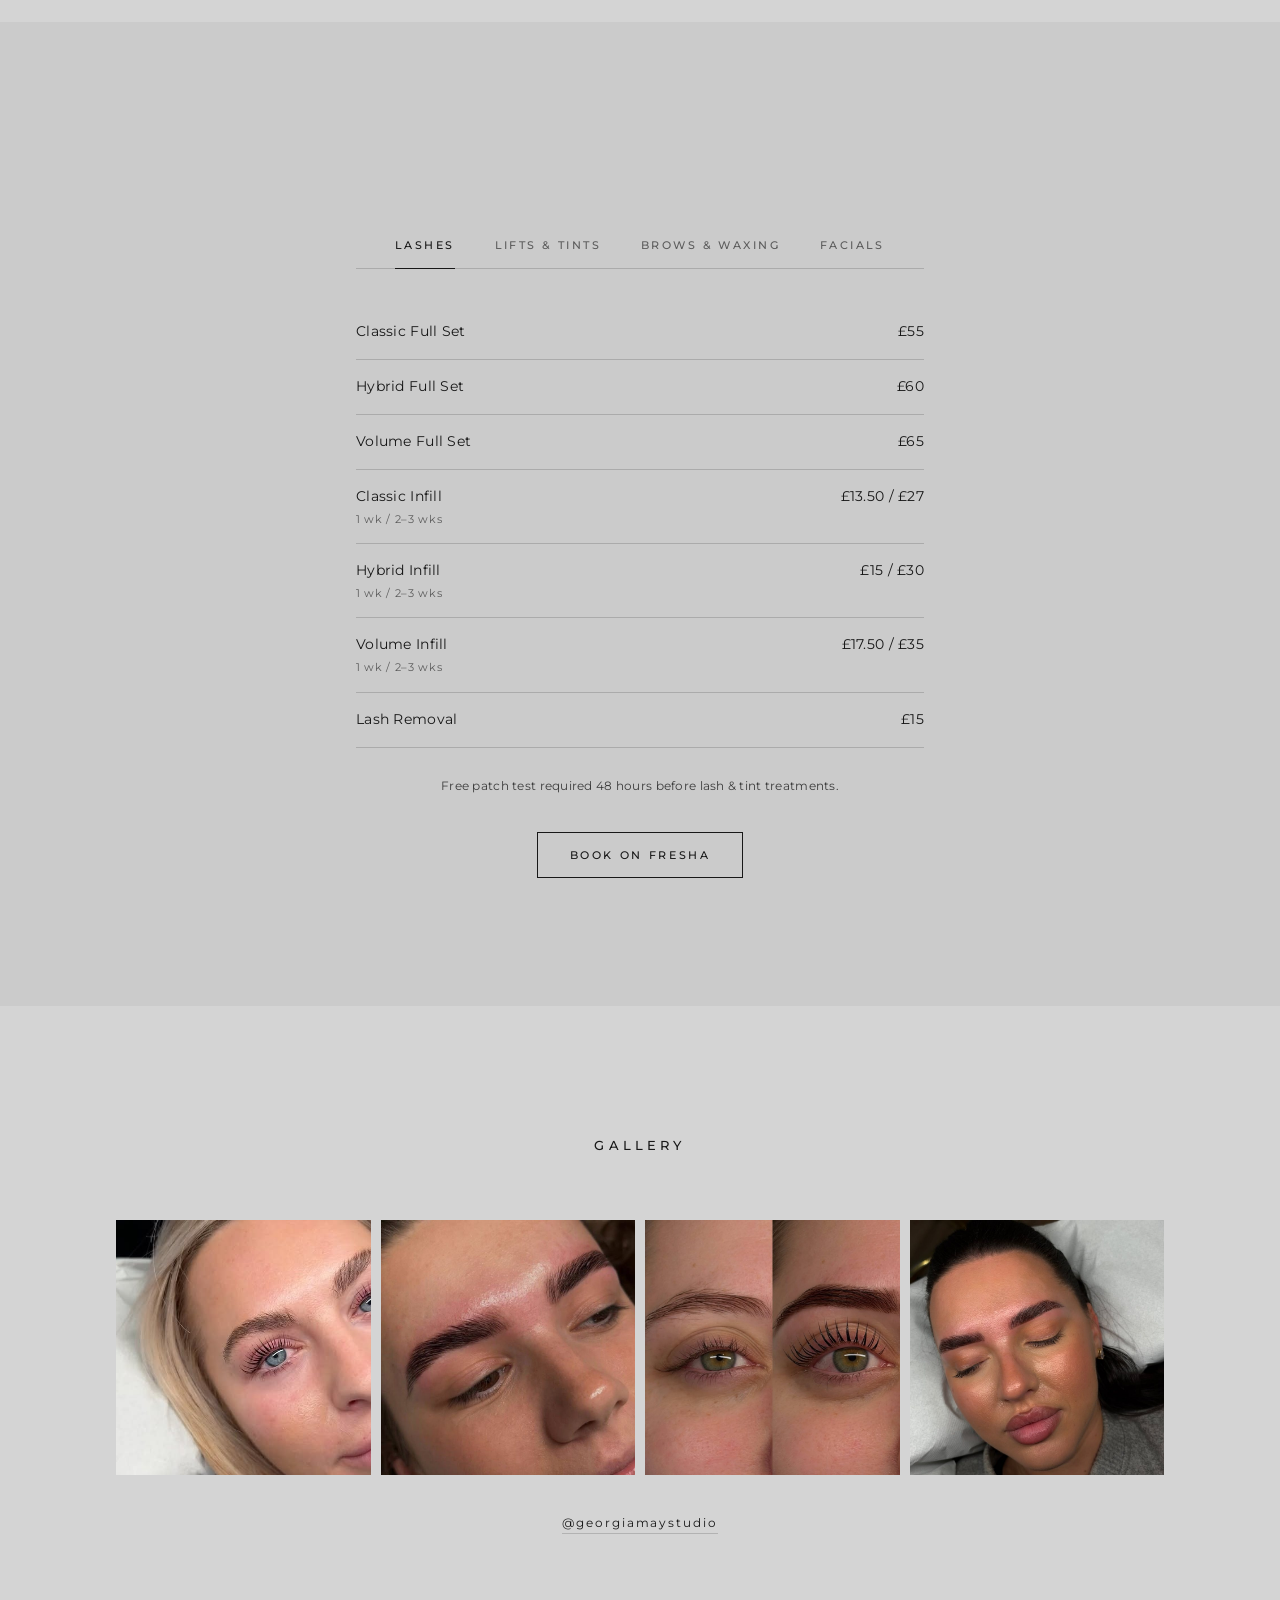
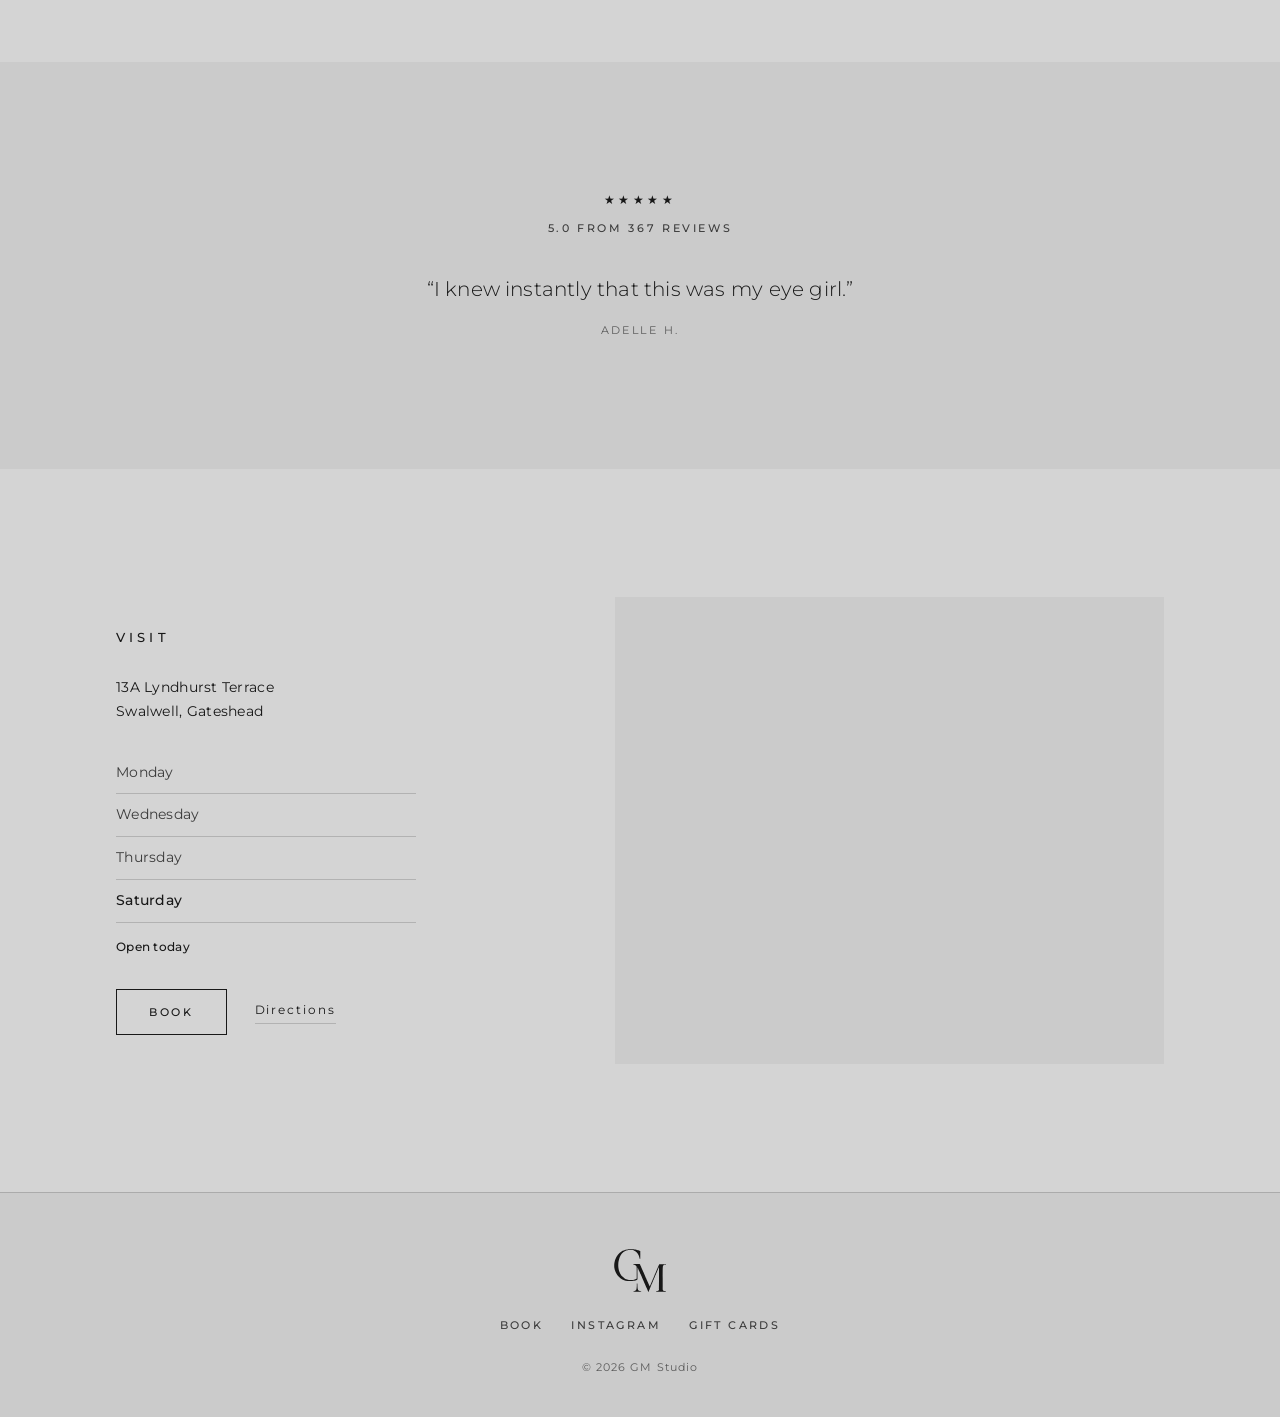
==== commit 937d241c: "Update prices from Fresha, fix gift card link, open Apple Maps on iOS Co-Authored-By: Claude Opus 5." ====
--- a/index.html
+++ b/index.html
@@ -12,13 +12,13 @@
   <meta property="og:description" content="Lash extensions, lash lifts and brows by Georgia Wright.">
   <meta property="og:image" content="assets/img/og.jpg">
 
-  <link rel="icon" href="assets/favicon.svg?v=4" type="image/svg+xml">
+  <link rel="icon" href="assets/favicon.svg?v=6" type="image/svg+xml">
 
   <link rel="preconnect" href="https://fonts.googleapis.com">
   <link rel="preconnect" href="https://fonts.gstatic.com" crossorigin>
   <link href="https://fonts.googleapis.com/css2?family=Montserrat:wght@300;400;500&display=swap" rel="stylesheet">
 
-  <link rel="stylesheet" href="assets/css/styles.css?v=4">
+  <link rel="stylesheet" href="assets/css/styles.css?v=6">
   <script>document.documentElement.classList.add("js");</script>
 
   <script type="application/ld+json">
@@ -59,7 +59,7 @@
     </nav>
 
     <a class="header-mark" href="#top" aria-label="GM Studio, back to top">
-      <img src="assets/monogram.svg?v=4" alt="" width="1638" height="1350">
+      <img src="assets/monogram.svg?v=6" alt="" width="1638" height="1350">
     </a>
 
     <div class="header-right">
@@ -81,7 +81,7 @@
   <section class="hero" id="top">
     <div class="hero-inner">
       <h1 class="hero-logo">
-        <img src="assets/logo.svg?v=4" alt="GM Studio" width="1641" height="1728">
+        <img src="assets/logo.svg?v=6" alt="GM Studio" width="1641" height="1728">
       </h1>
       <p class="hero-sub">Lashes &nbsp;·&nbsp; Brows &nbsp;·&nbsp; Facials</p>
       <a class="btn" href="https://www.fresha.com/book-now/miss-vw0x7f6p/all-offer?share=true&amp;pId=183696" target="_blank" rel="noopener">Book an appointment</a>
@@ -103,7 +103,7 @@
         <a class="treatment reveal" href="#prices" data-tab-link="lashes">
           <div class="arch"><img src="assets/img/lash-extensions.jpg" alt="A finished set of brown lash extensions shown in a mirror" loading="lazy" width="828" height="1105"></div>
           <h3>Lash Extensions</h3>
-          <p>from £50</p>
+          <p>from £55</p>
         </a>
         <a class="treatment reveal" href="#prices" data-tab-link="brows">
           <div class="arch"><img src="assets/img/brow-lamination.jpg" alt="Laminated, brushed-up brows" loading="lazy" width="480" height="640"></div>
@@ -127,19 +127,19 @@
       <div class="tabs reveal" role="tablist" aria-label="Price categories">
         <button role="tab" id="tab-lashes" aria-controls="panel-lashes" aria-selected="true">Lashes</button>
         <button role="tab" id="tab-lifts" aria-controls="panel-lifts" aria-selected="false" tabindex="-1">Lifts &amp; Tints</button>
-        <button role="tab" id="tab-brows" aria-controls="panel-brows" aria-selected="false" tabindex="-1">Brows</button>
+        <button role="tab" id="tab-brows" aria-controls="panel-brows" aria-selected="false" tabindex="-1">Brows &amp; Waxing</button>
         <button role="tab" id="tab-facials" aria-controls="panel-facials" aria-selected="false" tabindex="-1">Facials</button>
       </div>
 
       <div class="panel" role="tabpanel" id="panel-lashes" aria-labelledby="tab-lashes">
         <ul class="price-list">
-          <li><span>Classic Full Set</span><span>£50</span></li>
-          <li><span>Hybrid Full Set</span><span>£55</span></li>
-          <li><span>Volume Full Set</span><span>£60</span></li>
-          <li><span>Classic Infill <small>1 wk / 2–3 wks</small></span><span>£12 / £27</span></li>
+          <li><span>Classic Full Set</span><span>£55</span></li>
+          <li><span>Hybrid Full Set</span><span>£60</span></li>
+          <li><span>Volume Full Set</span><span>£65</span></li>
+          <li><span>Classic Infill <small>1 wk / 2–3 wks</small></span><span>£13.50 / £27</span></li>
           <li><span>Hybrid Infill <small>1 wk / 2–3 wks</small></span><span>£15 / £30</span></li>
-          <li><span>Volume Infill <small>1 wk / 2–3 wks</small></span><span>£15 / £30</span></li>
-          <li><span>Lash Removal</span><span>£10</span></li>
+          <li><span>Volume Infill <small>1 wk / 2–3 wks</small></span><span>£17.50 / £35</span></li>
+          <li><span>Lash Removal</span><span>£15</span></li>
         </ul>
       </div>
 
@@ -154,10 +154,12 @@
       <div class="panel" role="tabpanel" id="panel-brows" aria-labelledby="tab-brows" hidden>
         <ul class="price-list">
           <li><span>Brow Lamination</span><span>£45</span></li>
-          <li><span>Brow Wax, Shape &amp; Tint</span><span>£23</span></li>
+          <li><span>Brow Wax, Shape &amp; Tint</span><span>£25</span></li>
           <li><span>Brow Wax &amp; Shape</span><span>£12</span></li>
           <li><span>Brow Tint</span><span>£10</span></li>
-          <li><span>Upper Lip Wax</span><span>£5</span></li>
+          <li><span>Upper Lip Wax</span><span>£8</span></li>
+          <li><span>Chin Wax</span><span>£8</span></li>
+          <li><span>Upper Lip &amp; Chin Wax</span><span>£14</span></li>
         </ul>
       </div>
 
@@ -233,7 +235,7 @@
 
         <div class="visit-links">
           <a class="btn" href="https://www.fresha.com/book-now/miss-vw0x7f6p/all-offer?share=true&amp;pId=183696" target="_blank" rel="noopener">Book</a>
-          <a class="text-link" href="https://www.google.com/maps/dir/?api=1&amp;destination=13A+Lyndhurst+Terrace,+Swalwell" target="_blank" rel="noopener">Directions</a>
+          <a class="text-link" href="https://www.google.com/maps/dir/?api=1&amp;destination=13A+Lyndhurst+Terrace,+Swalwell" target="_blank" rel="noopener" data-directions>Directions</a>
         </div>
       </div>
 
@@ -247,16 +249,16 @@
 
 <footer class="site-footer">
   <div class="wrap footer-inner">
-    <img class="footer-mark" src="assets/monogram.svg?v=4" alt="GM Studio" width="1638" height="1350">
+    <img class="footer-mark" src="assets/monogram.svg?v=6" alt="GM Studio" width="1638" height="1350">
     <nav class="footer-links" aria-label="Footer">
       <a href="https://www.fresha.com/book-now/miss-vw0x7f6p/all-offer?share=true&amp;pId=183696" target="_blank" rel="noopener">Book</a>
       <a href="https://www.instagram.com/georgiamaystudio/" target="_blank" rel="noopener">Instagram</a>
-      <a href="https://www.fresha.com/a/gm-studio-swalwell-13a-lyndhurst-terrace-njtrgzld" target="_blank" rel="noopener">Gift cards</a>
+      <a href="https://www.fresha.com/en-GB/a/gm-studio-swalwell-13a-lyndhurst-terrace-njtrgzld/gift-cards" target="_blank" rel="noopener">Gift cards</a>
     </nav>
     <p class="copy">© <span data-year>2026</span> GM Studio</p>
   </div>
 </footer>
 
-<script src="assets/js/main.js?v=4" defer></script>
+<script src="assets/js/main.js?v=6" defer></script>
 </body>
 </html>
--- a/assets/css/styles.css
+++ b/assets/css/styles.css
@@ -479,7 +479,9 @@
   .treatments { gap: 28px 12px; }
   .arch { margin-bottom: 14px; }
   .treatment h3 { font-size: 10px; letter-spacing: 0.16em; }
-  .tabs button { font-size: 10px; letter-spacing: 0.16em; }
+  .tabs { gap: 14px; justify-content: space-between; overflow-x: auto; scrollbar-width: none; }
+  .tabs::-webkit-scrollbar { display: none; }
+  .tabs button { flex: none; white-space: nowrap; font-size: 9.5px; letter-spacing: 0.1em; }
 }
 
 @media (prefers-reduced-motion: reduce) {
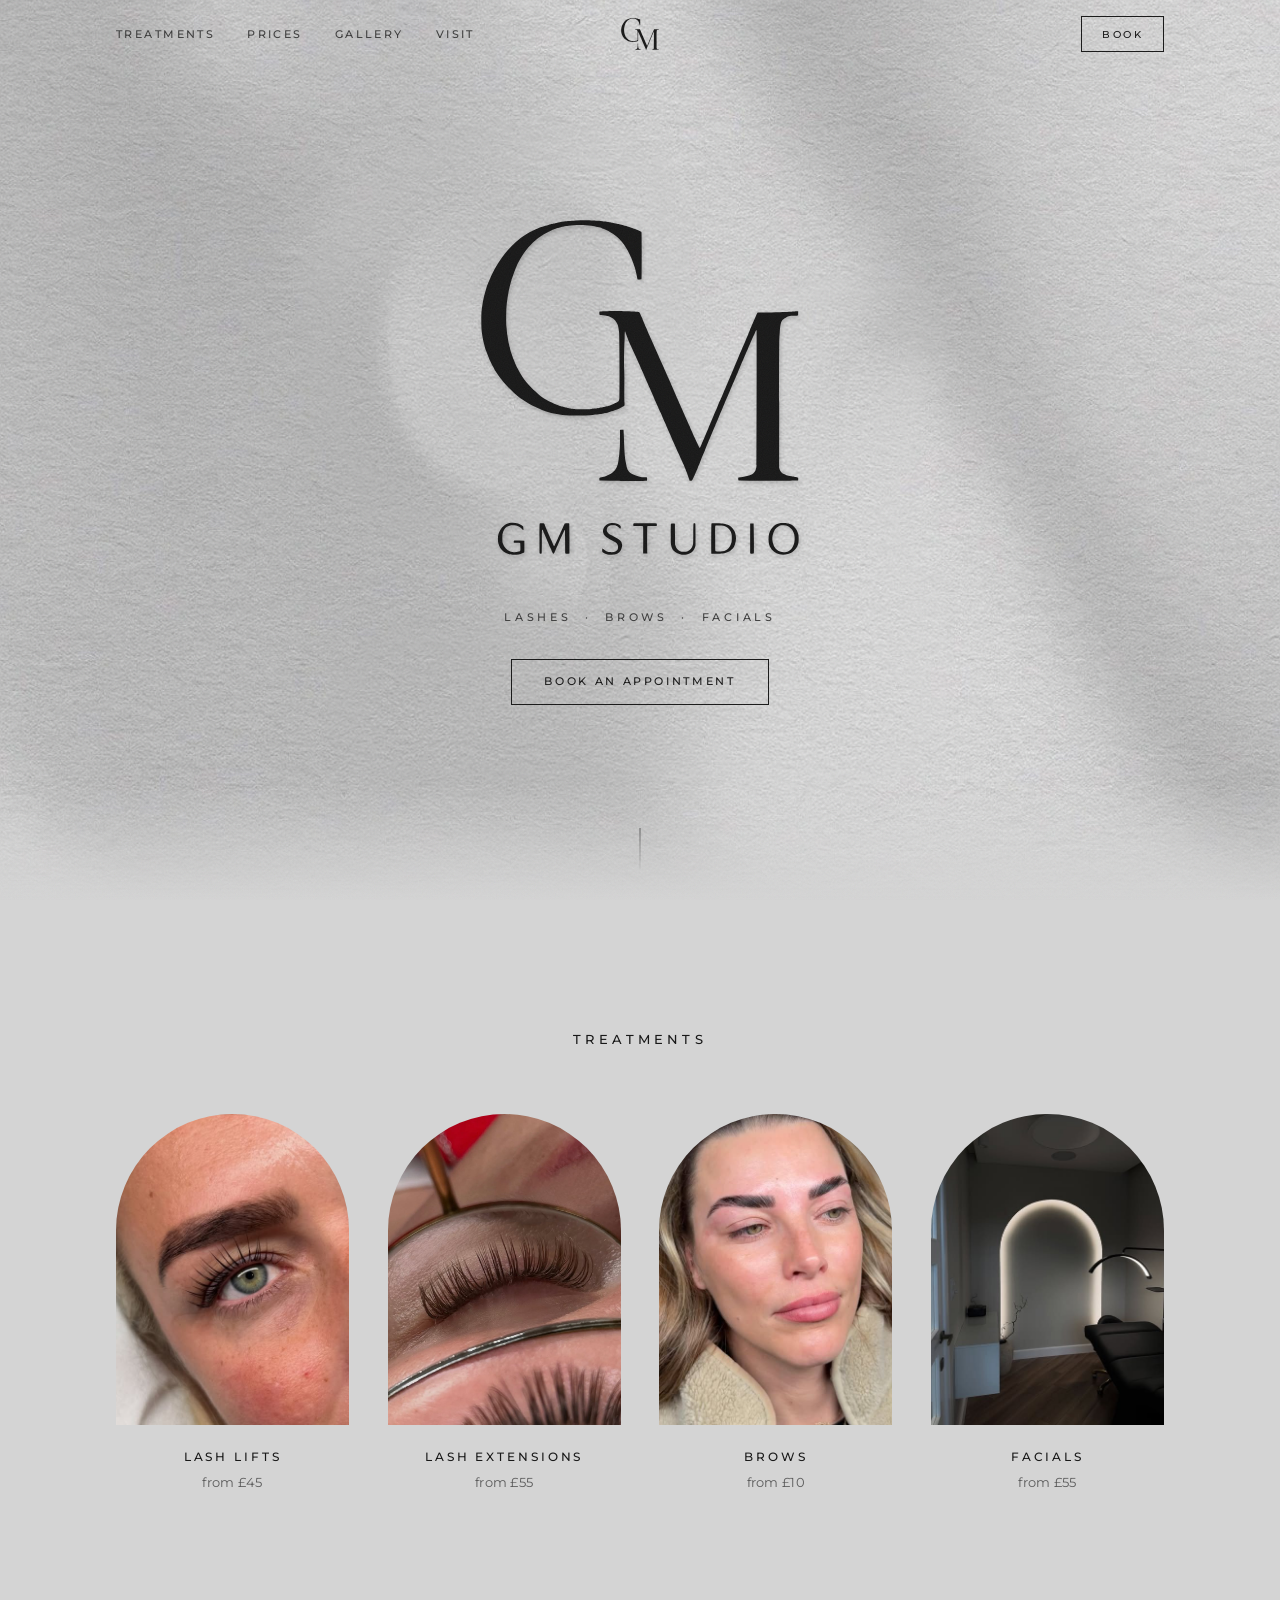
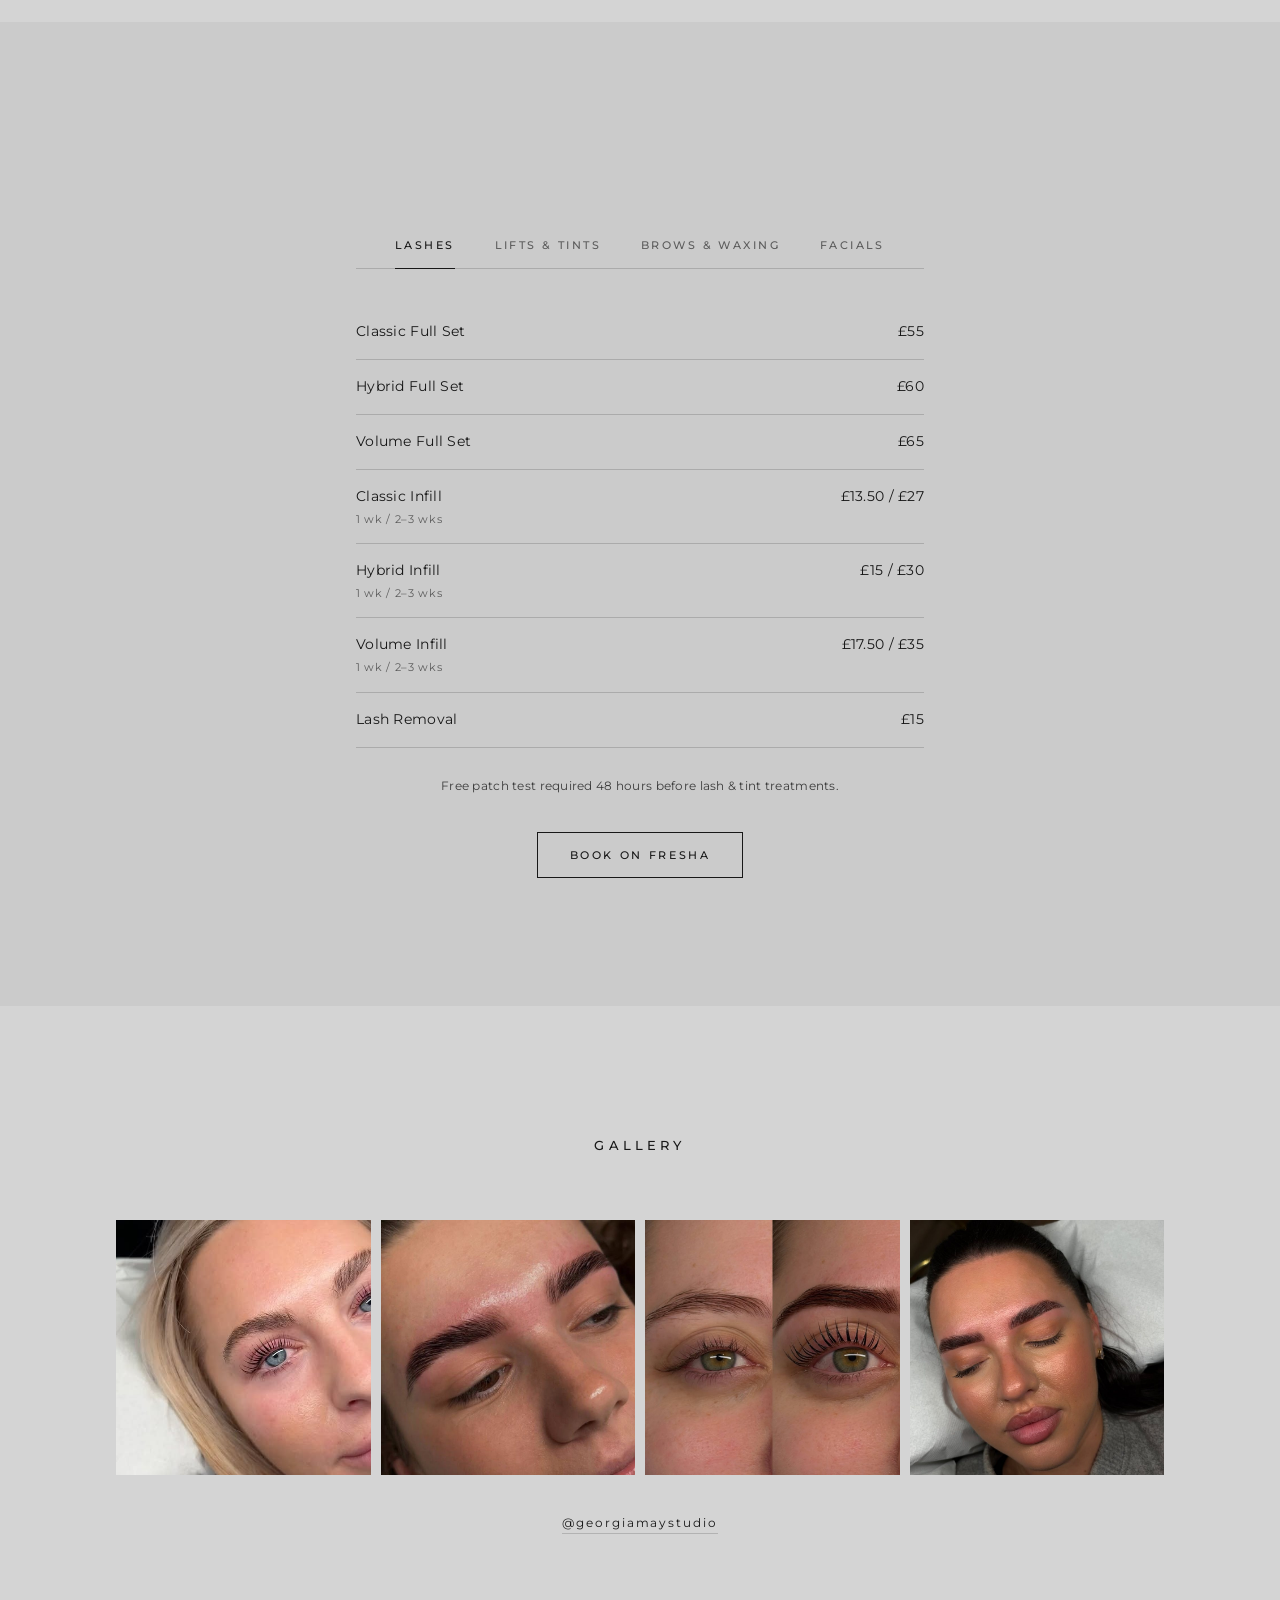
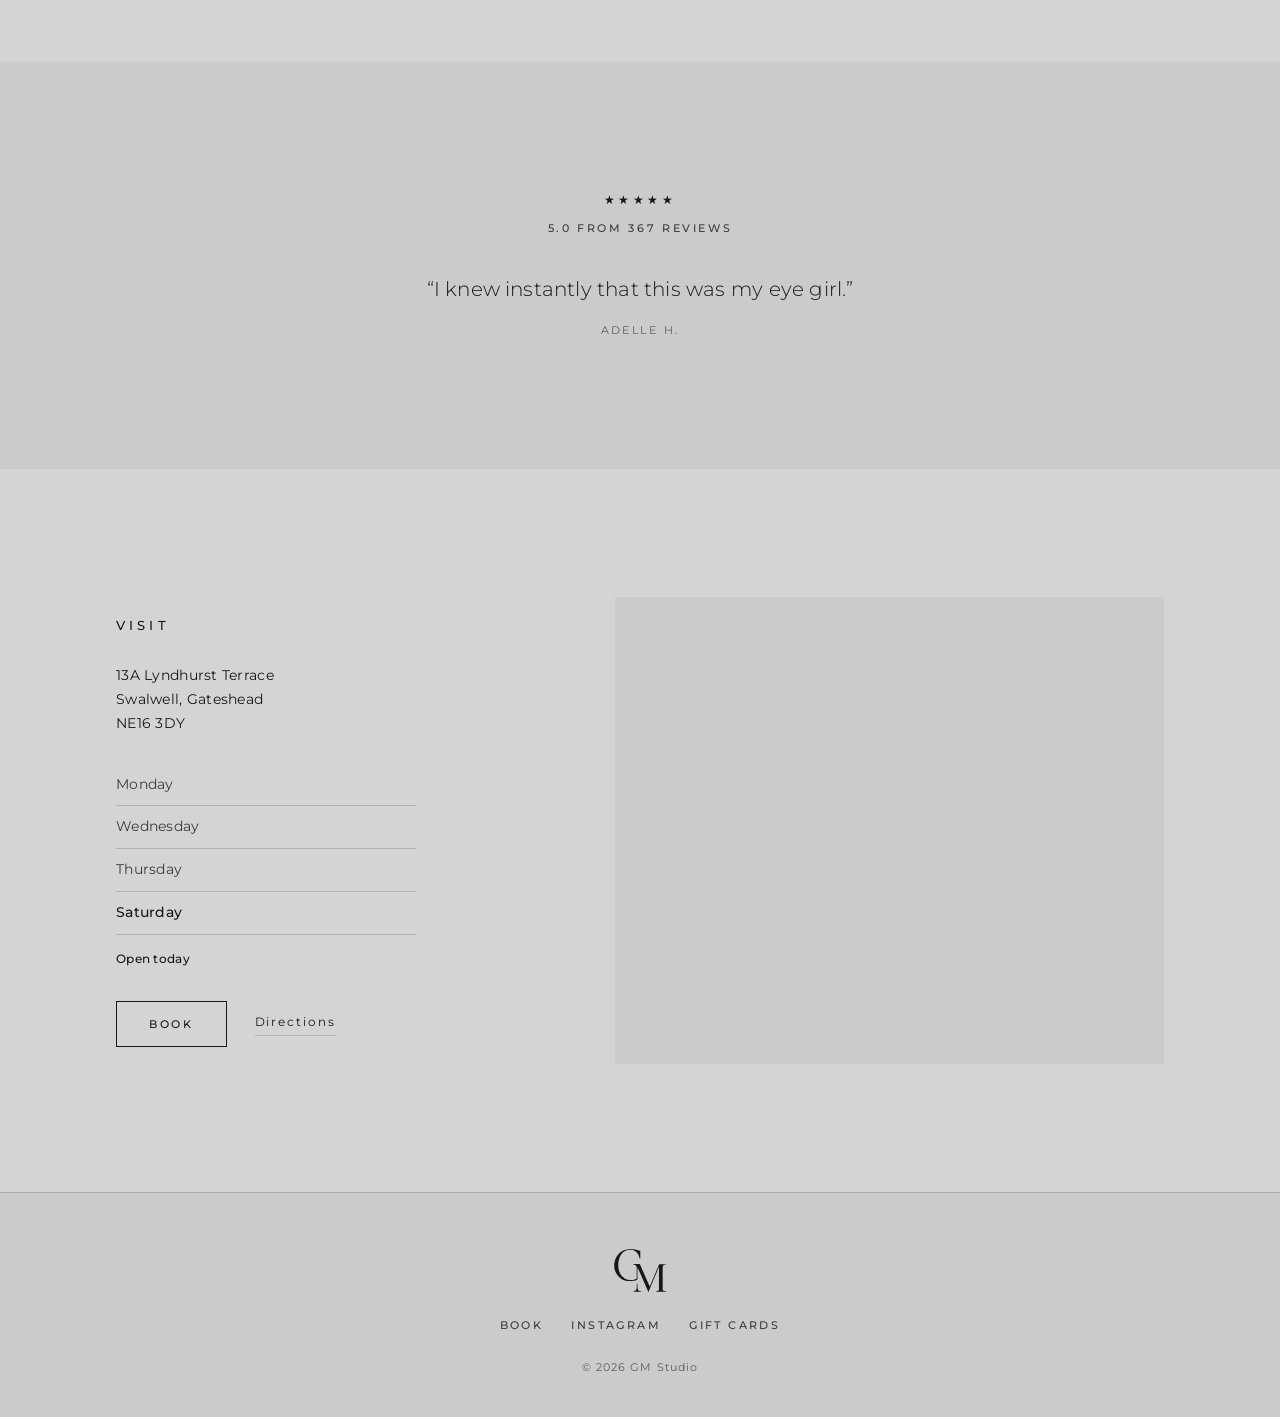
==== commit 071bb267: "Directions: use full address with postcode so Apple Maps fills in the destination Co-Authored-By: Cl" ====
--- a/index.html
+++ b/index.html
@@ -12,13 +12,13 @@
   <meta property="og:description" content="Lash extensions, lash lifts and brows by Georgia Wright.">
   <meta property="og:image" content="assets/img/og.jpg">
 
-  <link rel="icon" href="assets/favicon.svg?v=6" type="image/svg+xml">
+  <link rel="icon" href="assets/favicon.svg?v=7" type="image/svg+xml">
 
   <link rel="preconnect" href="https://fonts.googleapis.com">
   <link rel="preconnect" href="https://fonts.gstatic.com" crossorigin>
   <link href="https://fonts.googleapis.com/css2?family=Montserrat:wght@300;400;500&display=swap" rel="stylesheet">
 
-  <link rel="stylesheet" href="assets/css/styles.css?v=6">
+  <link rel="stylesheet" href="assets/css/styles.css?v=7">
   <script>document.documentElement.classList.add("js");</script>
 
   <script type="application/ld+json">
@@ -32,6 +32,7 @@
       "streetAddress": "13A Lyndhurst Terrace",
       "addressLocality": "Swalwell",
       "addressRegion": "Gateshead",
+      "postalCode": "NE16 3DY",
       "addressCountry": "GB"
     },
     "geo": { "@type": "GeoCoordinates", "latitude": 54.954216, "longitude": -1.681824 },
@@ -59,7 +60,7 @@
     </nav>
 
     <a class="header-mark" href="#top" aria-label="GM Studio, back to top">
-      <img src="assets/monogram.svg?v=6" alt="" width="1638" height="1350">
+      <img src="assets/monogram.svg?v=7" alt="" width="1638" height="1350">
     </a>
 
     <div class="header-right">
@@ -81,7 +82,7 @@
   <section class="hero" id="top">
     <div class="hero-inner">
       <h1 class="hero-logo">
-        <img src="assets/logo.svg?v=6" alt="GM Studio" width="1641" height="1728">
+        <img src="assets/logo.svg?v=7" alt="GM Studio" width="1641" height="1728">
       </h1>
       <p class="hero-sub">Lashes &nbsp;·&nbsp; Brows &nbsp;·&nbsp; Facials</p>
       <a class="btn" href="https://www.fresha.com/book-now/miss-vw0x7f6p/all-offer?share=true&amp;pId=183696" target="_blank" rel="noopener">Book an appointment</a>
@@ -223,7 +224,7 @@
     <div class="wrap visit">
       <div class="visit-info reveal">
         <h2 class="title title-left">Visit</h2>
-        <address>13A Lyndhurst Terrace<br>Swalwell, Gateshead</address>
+        <address>13A Lyndhurst Terrace<br>Swalwell, Gateshead<br>NE16 3DY</address>
 
         <ul class="hours">
           <li data-day="1">Monday</li>
@@ -235,7 +236,7 @@
 
         <div class="visit-links">
           <a class="btn" href="https://www.fresha.com/book-now/miss-vw0x7f6p/all-offer?share=true&amp;pId=183696" target="_blank" rel="noopener">Book</a>
-          <a class="text-link" href="https://www.google.com/maps/dir/?api=1&amp;destination=13A+Lyndhurst+Terrace,+Swalwell" target="_blank" rel="noopener" data-directions>Directions</a>
+          <a class="text-link" href="https://www.google.com/maps/dir/?api=1&amp;destination=13A+Lyndhurst+Terrace,+Swalwell,+NE16+3DY" target="_blank" rel="noopener" data-directions>Directions</a>
         </div>
       </div>
 
@@ -249,7 +250,7 @@
 
 <footer class="site-footer">
   <div class="wrap footer-inner">
-    <img class="footer-mark" src="assets/monogram.svg?v=6" alt="GM Studio" width="1638" height="1350">
+    <img class="footer-mark" src="assets/monogram.svg?v=7" alt="GM Studio" width="1638" height="1350">
     <nav class="footer-links" aria-label="Footer">
       <a href="https://www.fresha.com/book-now/miss-vw0x7f6p/all-offer?share=true&amp;pId=183696" target="_blank" rel="noopener">Book</a>
       <a href="https://www.instagram.com/georgiamaystudio/" target="_blank" rel="noopener">Instagram</a>
@@ -259,6 +260,6 @@
   </div>
 </footer>
 
-<script src="assets/js/main.js?v=6" defer></script>
+<script src="assets/js/main.js?v=7" defer></script>
 </body>
 </html>
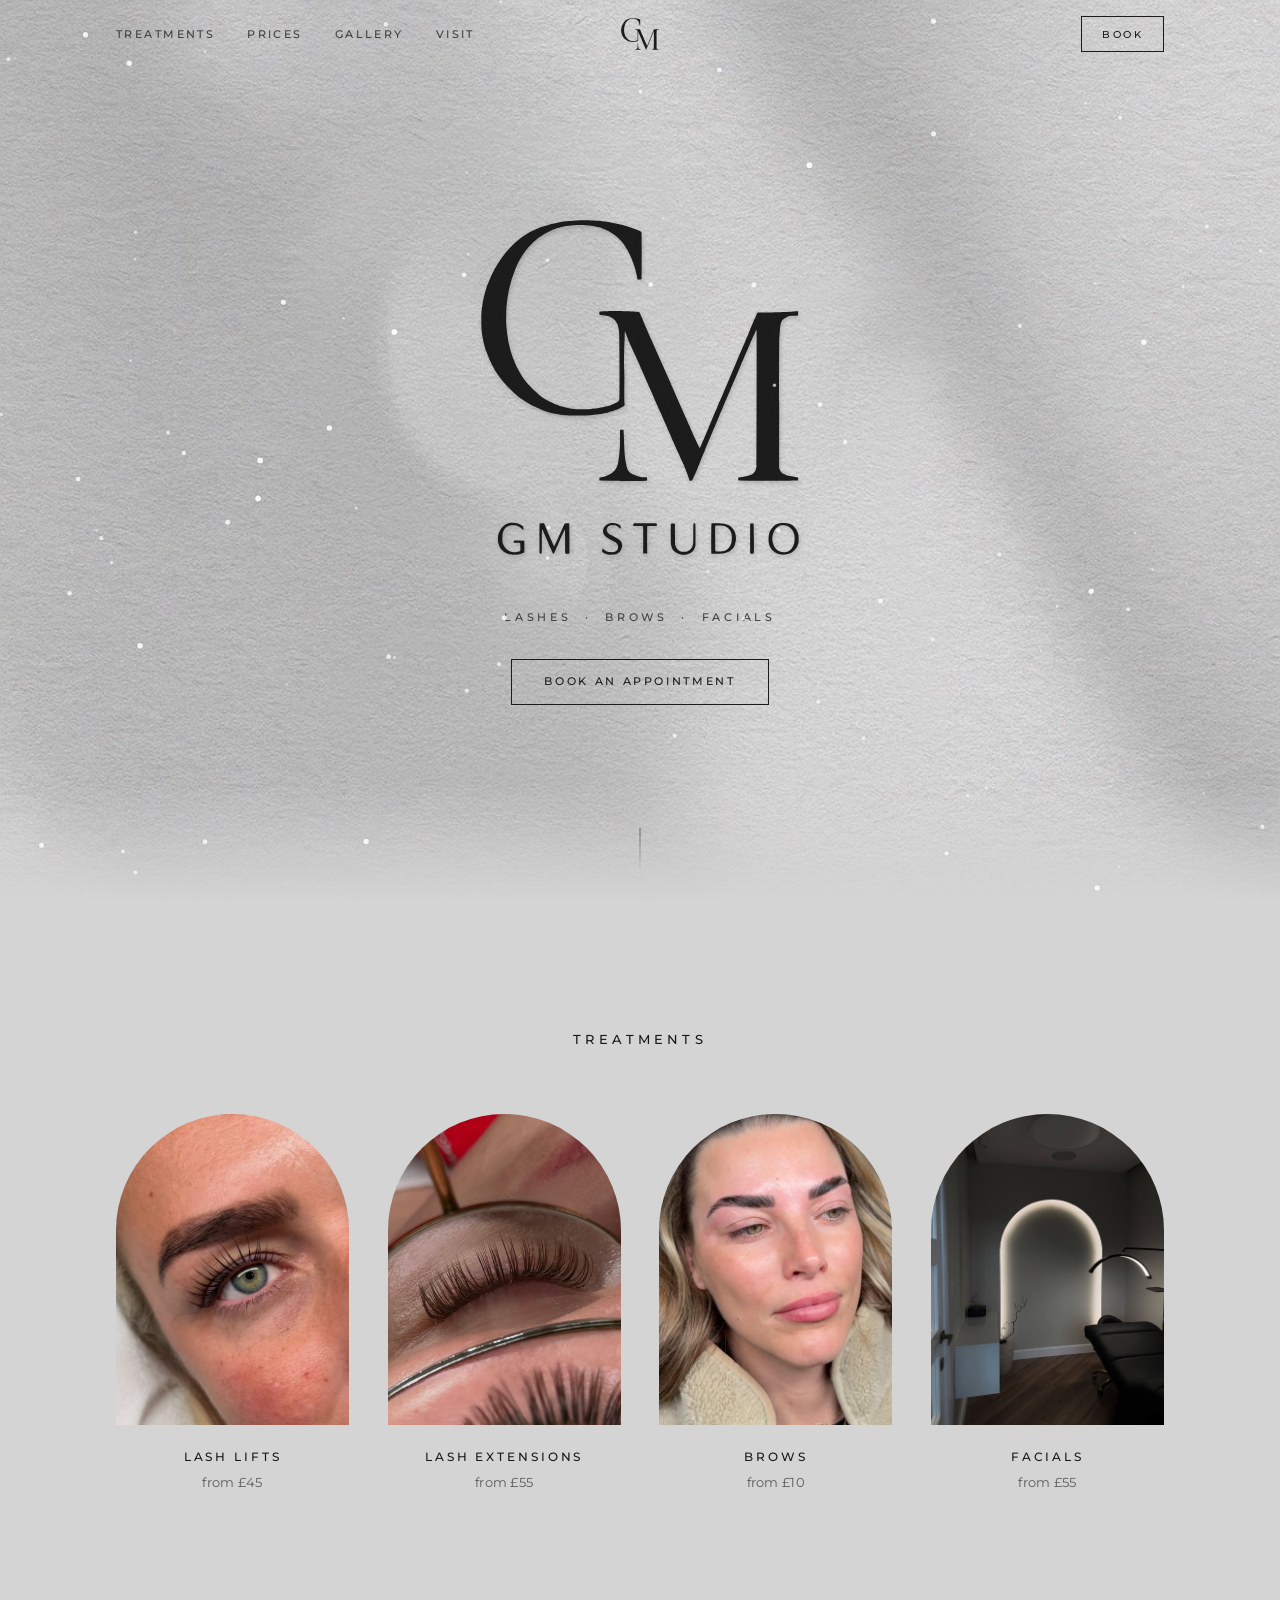
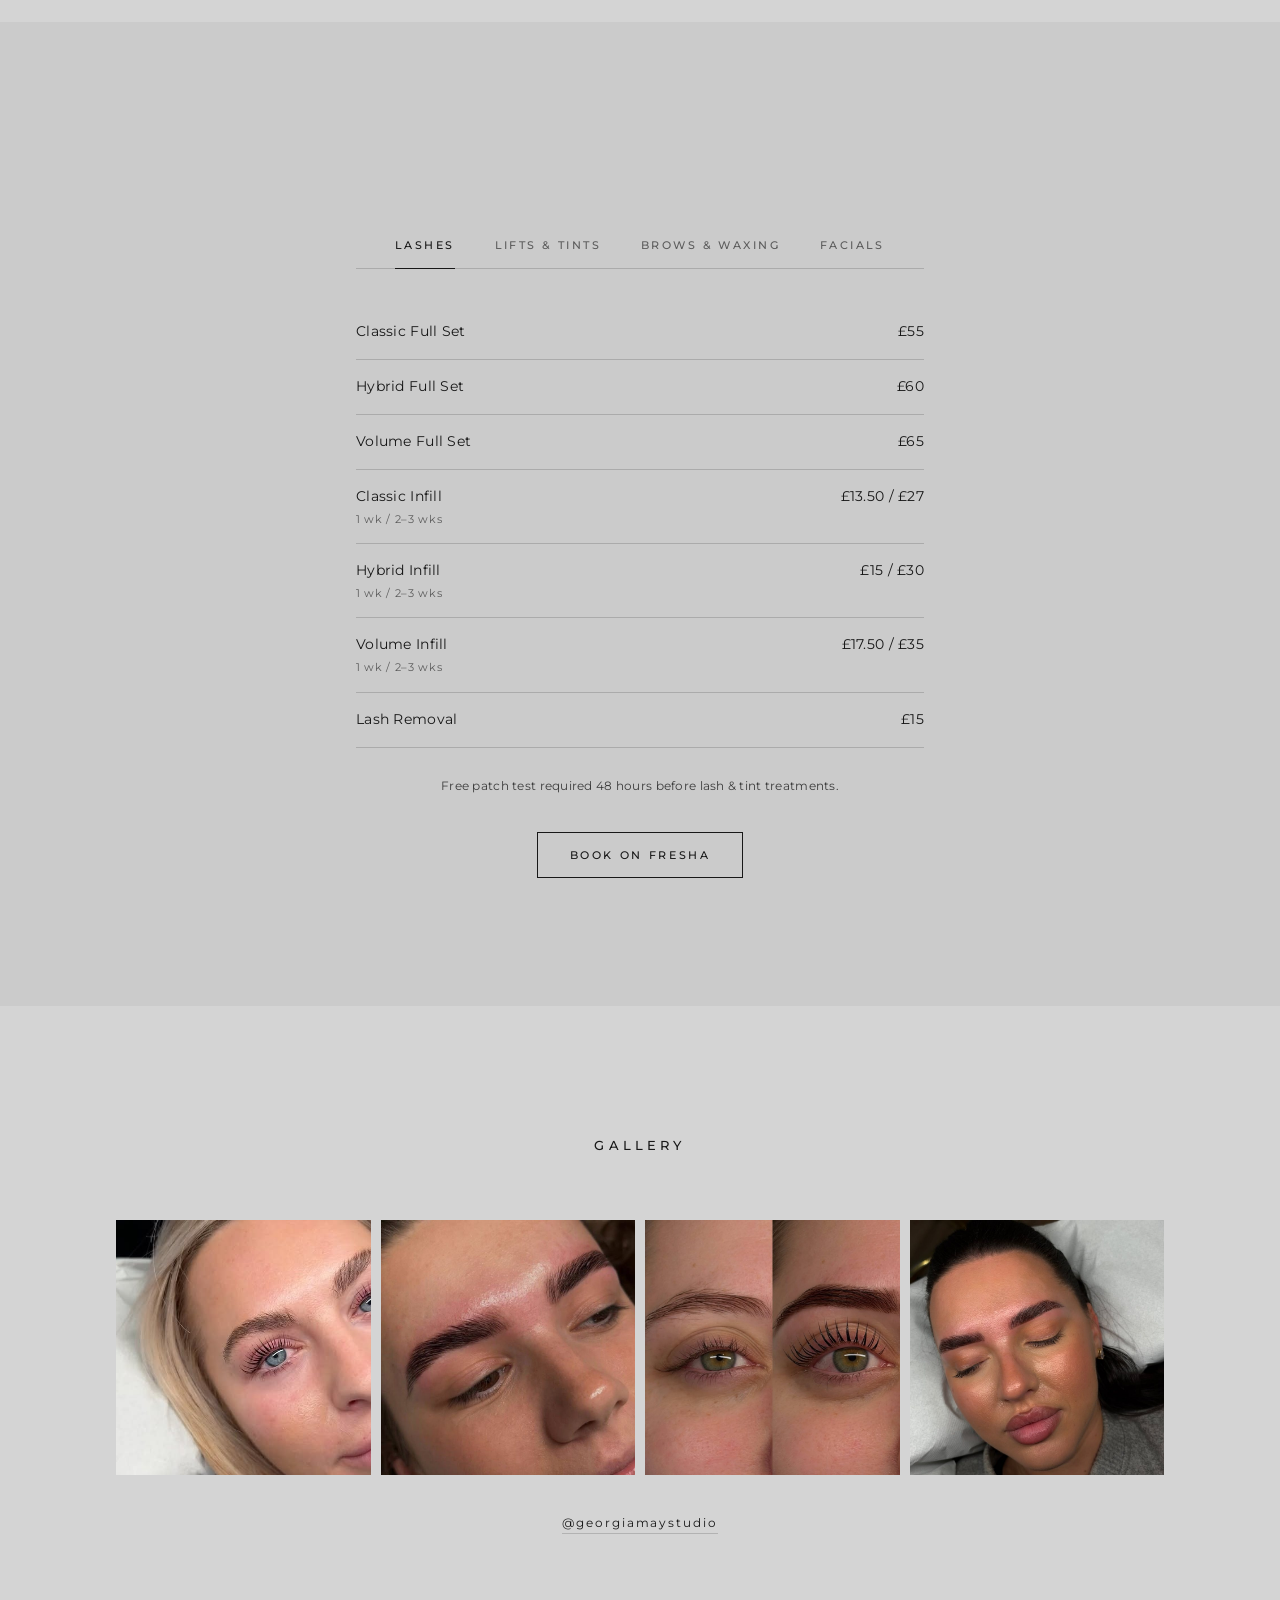
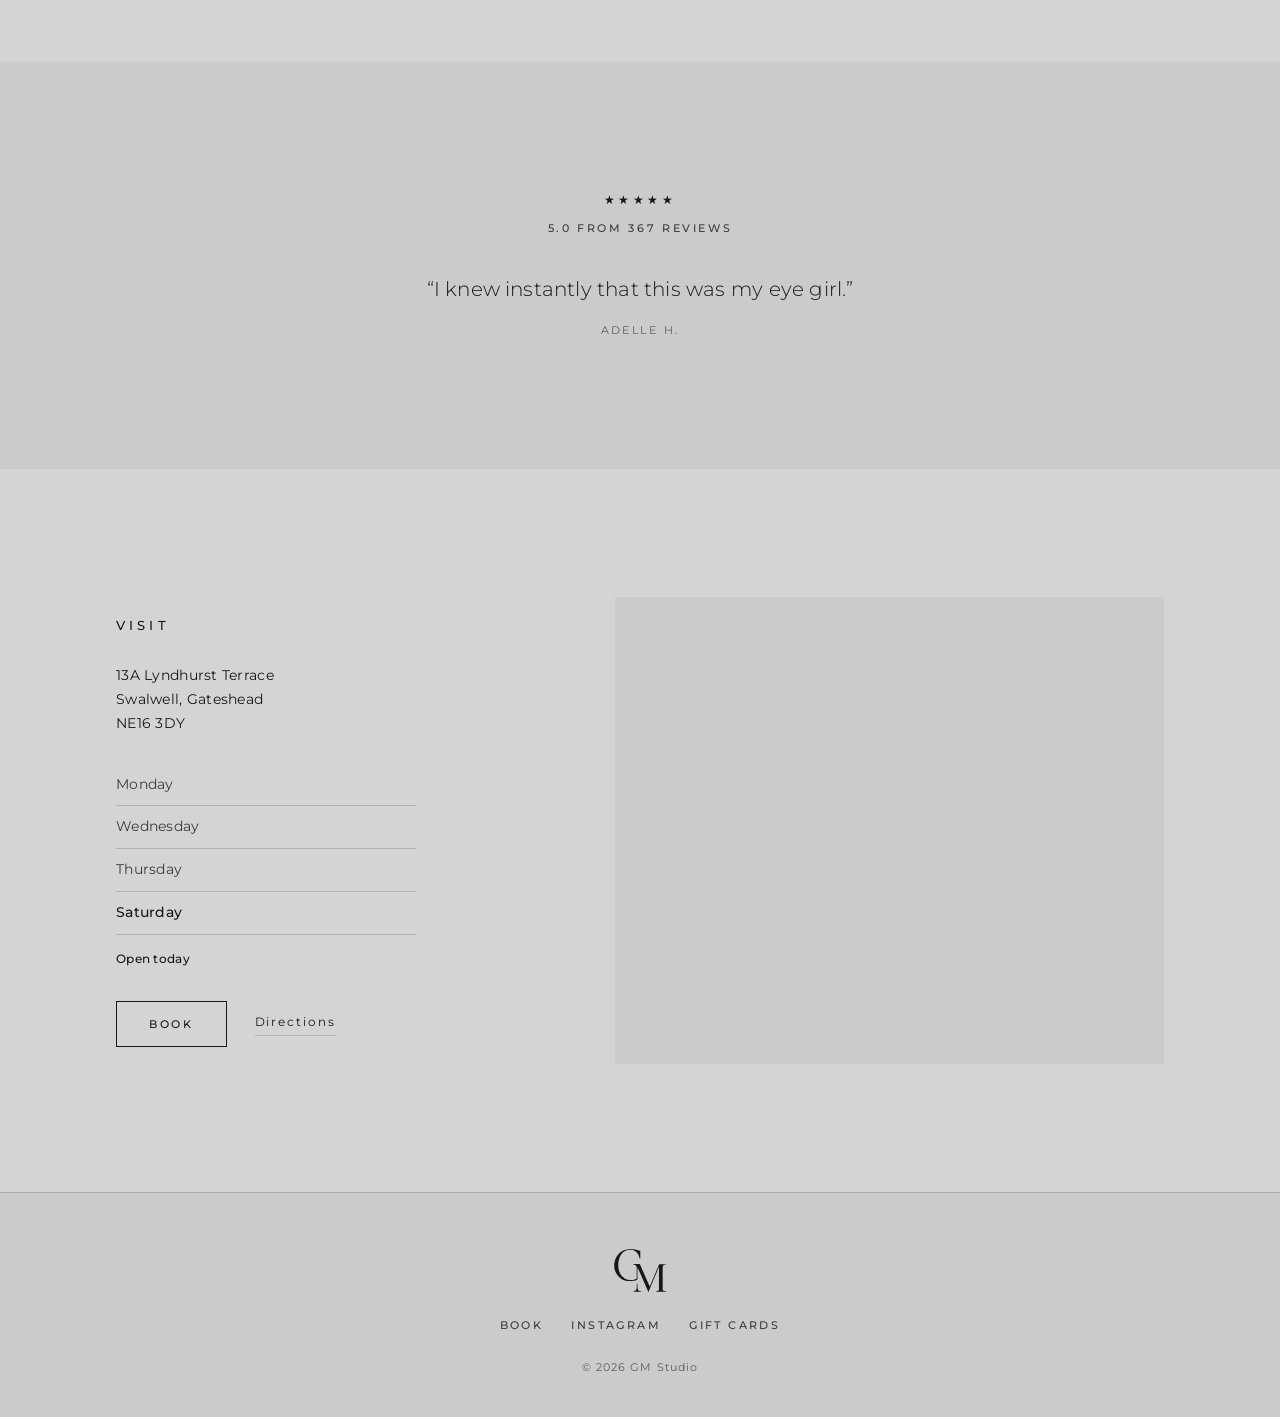
==== commit 17f59afc: "Add seasonal snowfall Co-Authored-By: Claude Opus 5.5 <noreply@anthropic.com>" ====
--- a/index.html
+++ b/index.html
@@ -7,12 +7,24 @@
   <meta name="description" content="GM Studio by Georgia Wright. Lash extensions, lash lifts, brows and dermaplaning facials in Swalwell, Gateshead. Rated 5.0 from 367 reviews.">
   <meta name="theme-color" content="#d4d4d4">
 
+  <link rel="canonical" href="https://georgiamaystudio.com/">
+
   <meta property="og:type" content="website">
-  <meta property="og:title" content="GM Studio · Lashes &amp; Brows · Swalwell">
-  <meta property="og:description" content="Lash extensions, lash lifts and brows by Georgia Wright.">
-  <meta property="og:image" content="assets/img/og.jpg">
-
-  <link rel="icon" href="assets/favicon.svg?v=7" type="image/svg+xml">
+  <meta property="og:site_name" content="GM Studio">
+  <meta property="og:url" content="https://georgiamaystudio.com/">
+  <meta property="og:title" content="GM Studio · Lashes, Brows &amp; Facials · Swalwell">
+  <meta property="og:description" content="Lash extensions, lash lifts, brows and dermaplaning facials by Georgia Wright in Swalwell, Gateshead.">
+  <meta property="og:image" content="https://georgiamaystudio.com/assets/img/og.jpg">
+  <meta property="og:image:width" content="1200">
+  <meta property="og:image:height" content="630">
+  <meta property="og:image:alt" content="GM Studio logo">
+  <meta name="twitter:card" content="summary_large_image">
+
+  <link rel="icon" href="/favicon.ico" sizes="48x48">
+  <link rel="icon" href="/assets/favicon.svg" type="image/svg+xml">
+  <link rel="icon" href="/assets/favicon-96.png" type="image/png" sizes="96x96">
+  <link rel="icon" href="/assets/favicon-192.png" type="image/png" sizes="192x192">
+  <link rel="apple-touch-icon" href="/apple-touch-icon.png">
 
   <link rel="preconnect" href="https://fonts.googleapis.com">
   <link rel="preconnect" href="https://fonts.gstatic.com" crossorigin>
@@ -26,7 +38,9 @@
     "@context": "https://schema.org",
     "@type": "BeautySalon",
     "name": "GM Studio",
-    "image": "assets/img/studio-arch.jpg",
+    "url": "https://georgiamaystudio.com/",
+    "logo": "https://georgiamaystudio.com/assets/favicon-512.png",
+    "image": "https://georgiamaystudio.com/assets/img/og.jpg",
     "address": {
       "@type": "PostalAddress",
       "streetAddress": "13A Lyndhurst Terrace",
@@ -261,5 +275,6 @@
 </footer>
 
 <script src="assets/js/main.js?v=7" defer></script>
+<script src="assets/js/snow.js?v=1" defer></script>
 </body>
 </html>
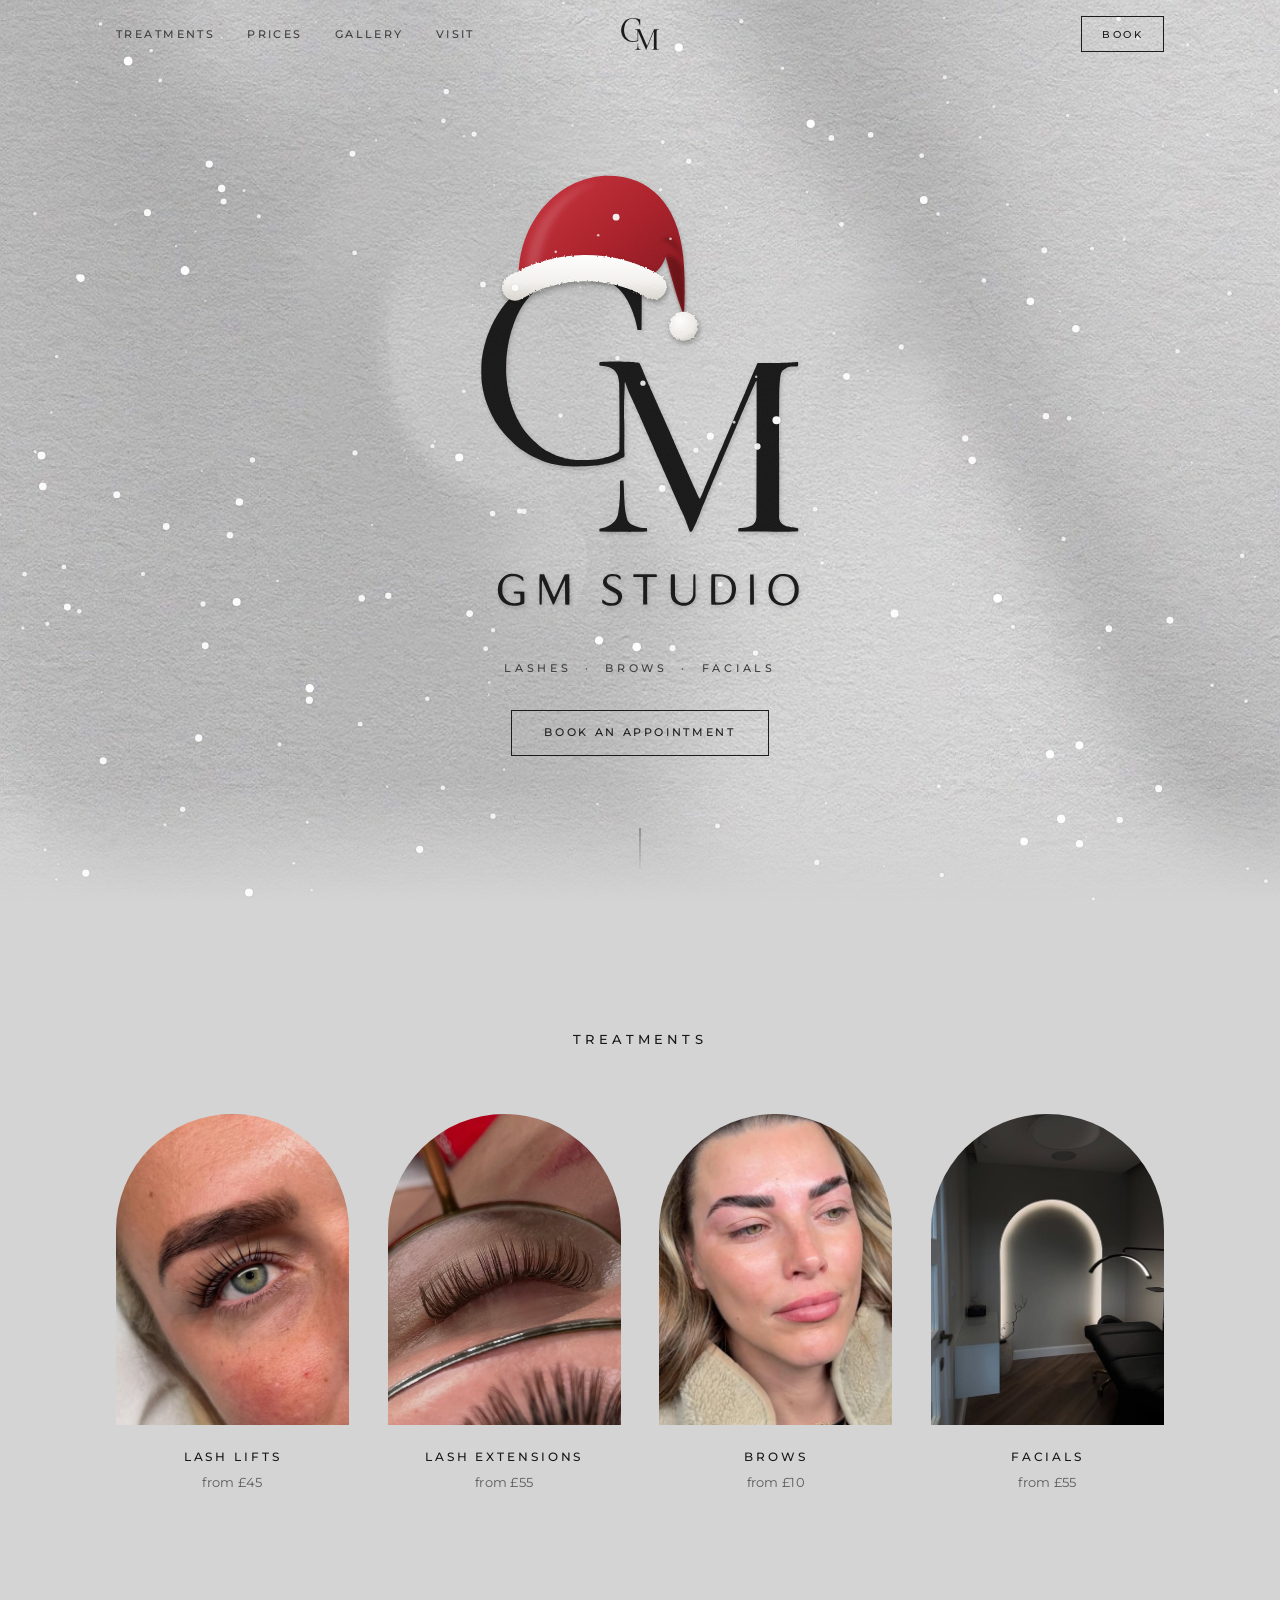
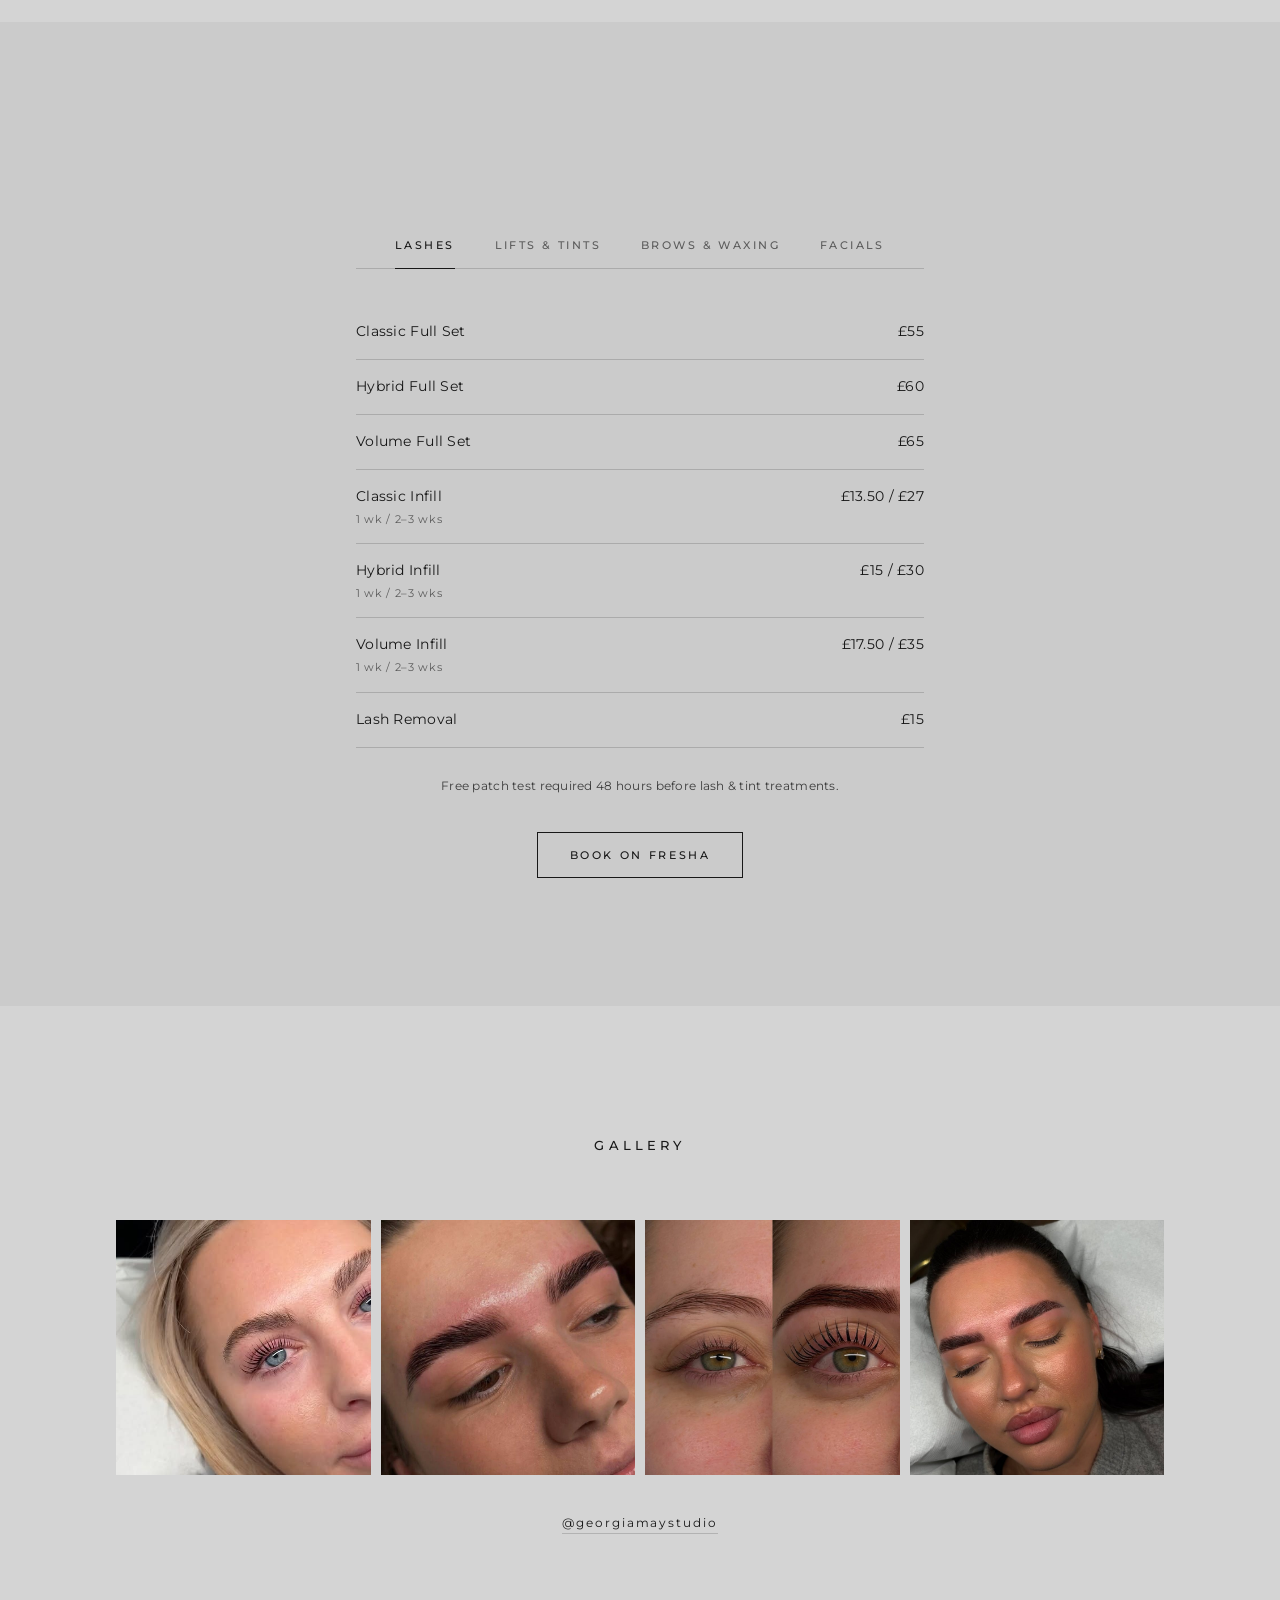
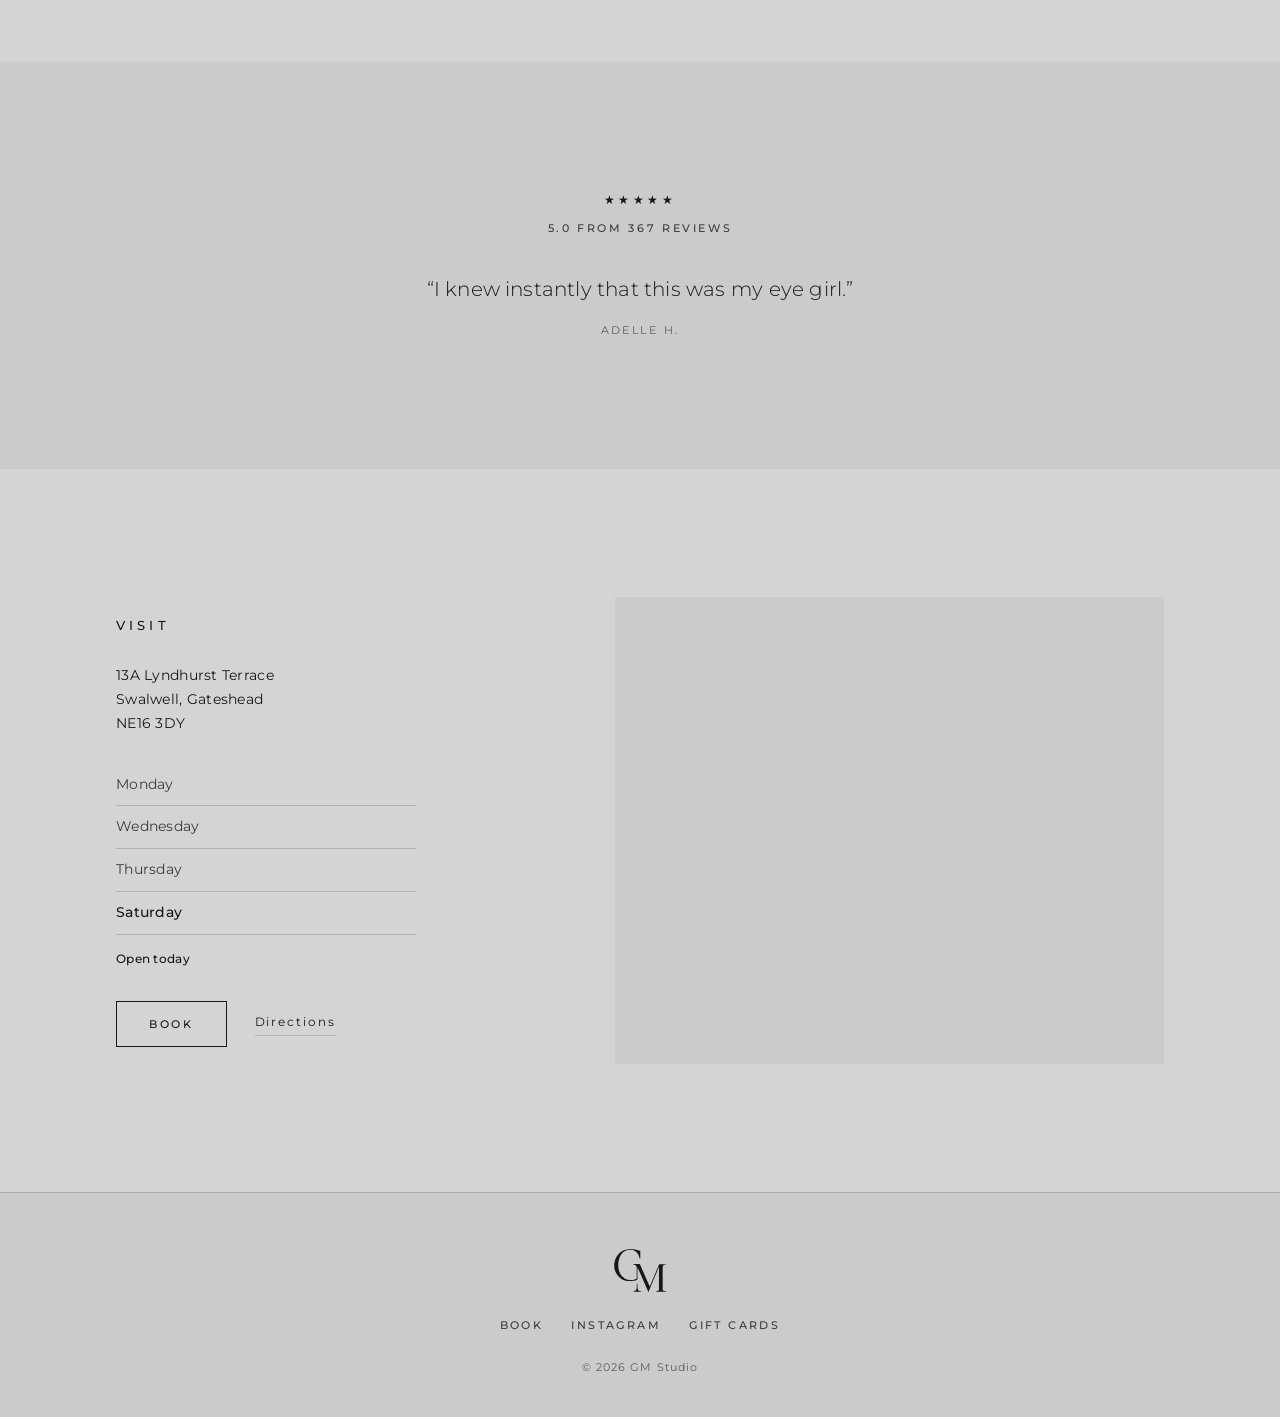
==== commit 85cea532: "Heavier snowfall and a santa hat on the hero logo Co-Authored-By: Claude Opus 5.5 <noreply@anthropic" ====
--- a/index.html
+++ b/index.html
@@ -96,7 +96,7 @@
   <section class="hero" id="top">
     <div class="hero-inner">
       <h1 class="hero-logo">
-        <img src="assets/logo.svg?v=7" alt="GM Studio" width="1641" height="1728">
+        <img src="assets/logo-santa.svg?v=1" alt="GM Studio" width="1641" height="2248">
       </h1>
       <p class="hero-sub">Lashes &nbsp;·&nbsp; Brows &nbsp;·&nbsp; Facials</p>
       <a class="btn" href="https://www.fresha.com/book-now/miss-vw0x7f6p/all-offer?share=true&amp;pId=183696" target="_blank" rel="noopener">Book an appointment</a>
@@ -275,6 +275,6 @@
 </footer>
 
 <script src="assets/js/main.js?v=7" defer></script>
-<script src="assets/js/snow.js?v=1" defer></script>
+<script src="assets/js/snow.js?v=2" defer></script>
 </body>
 </html>
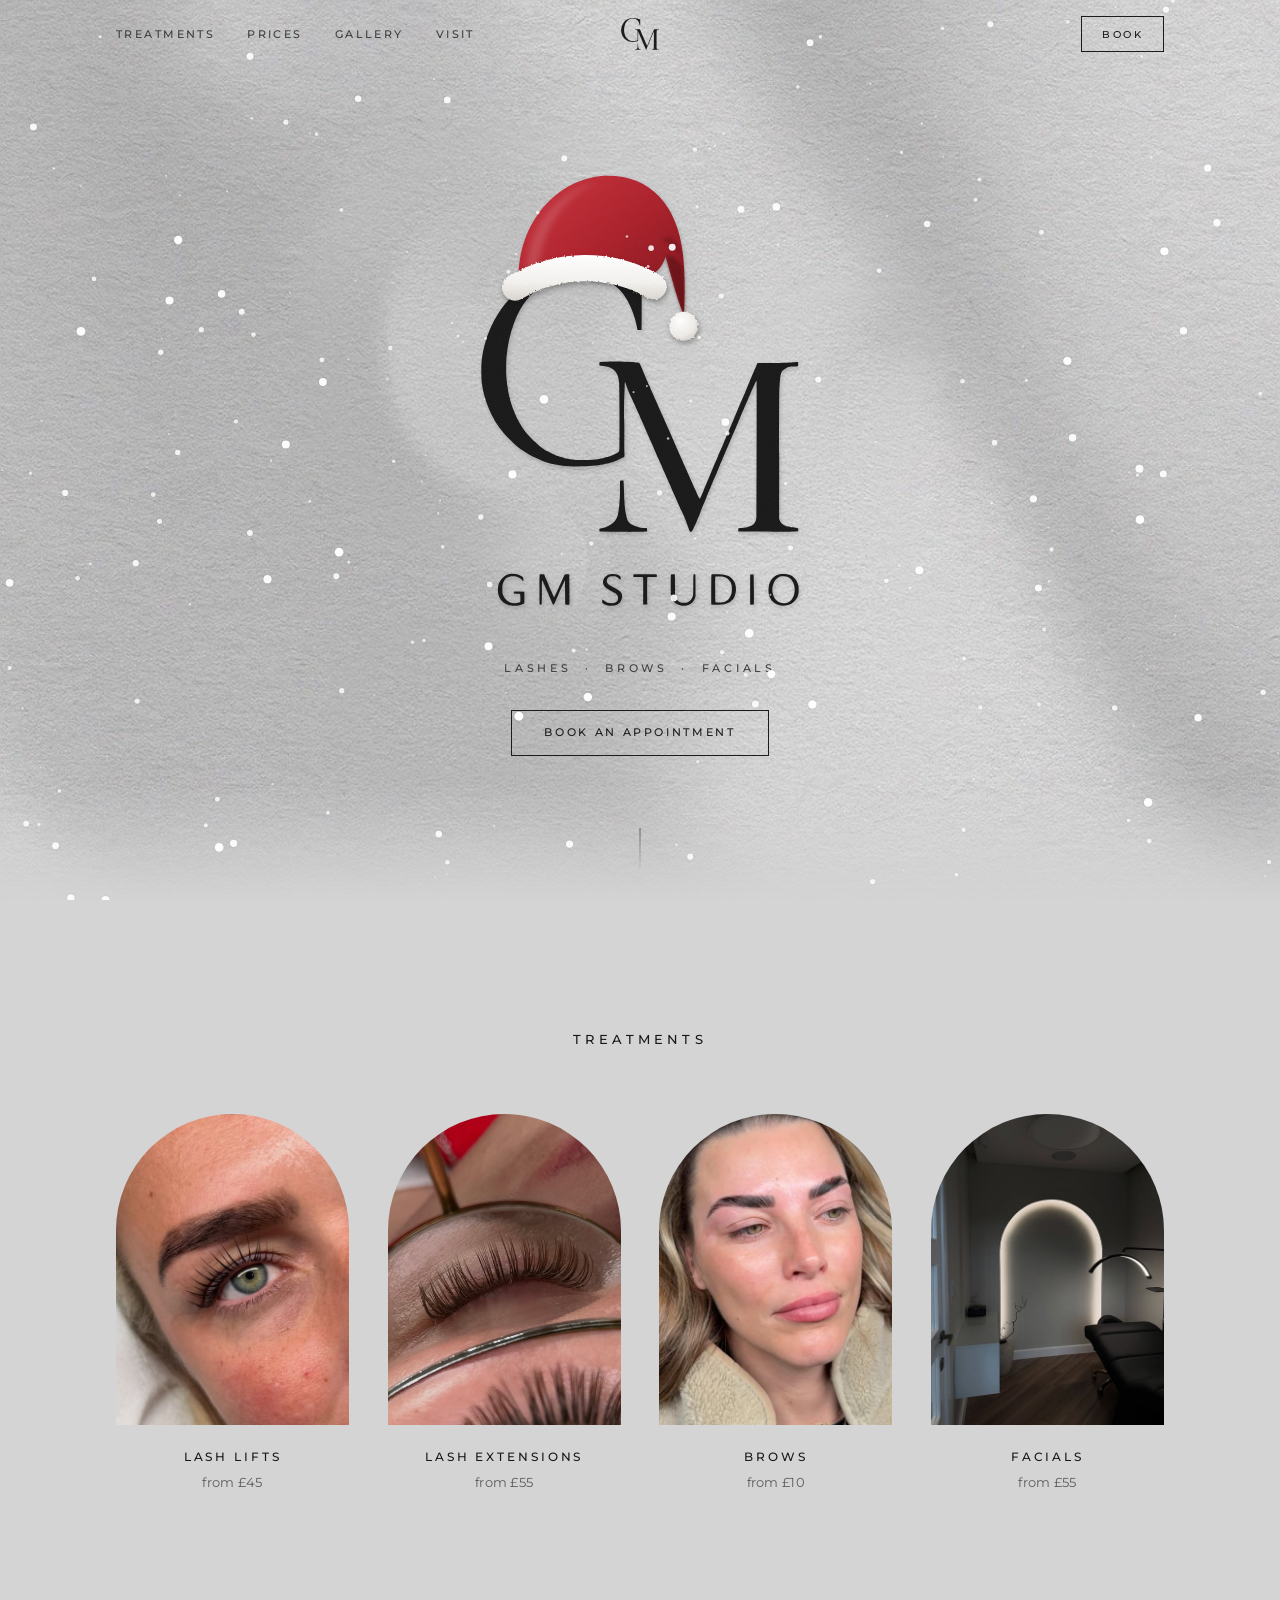
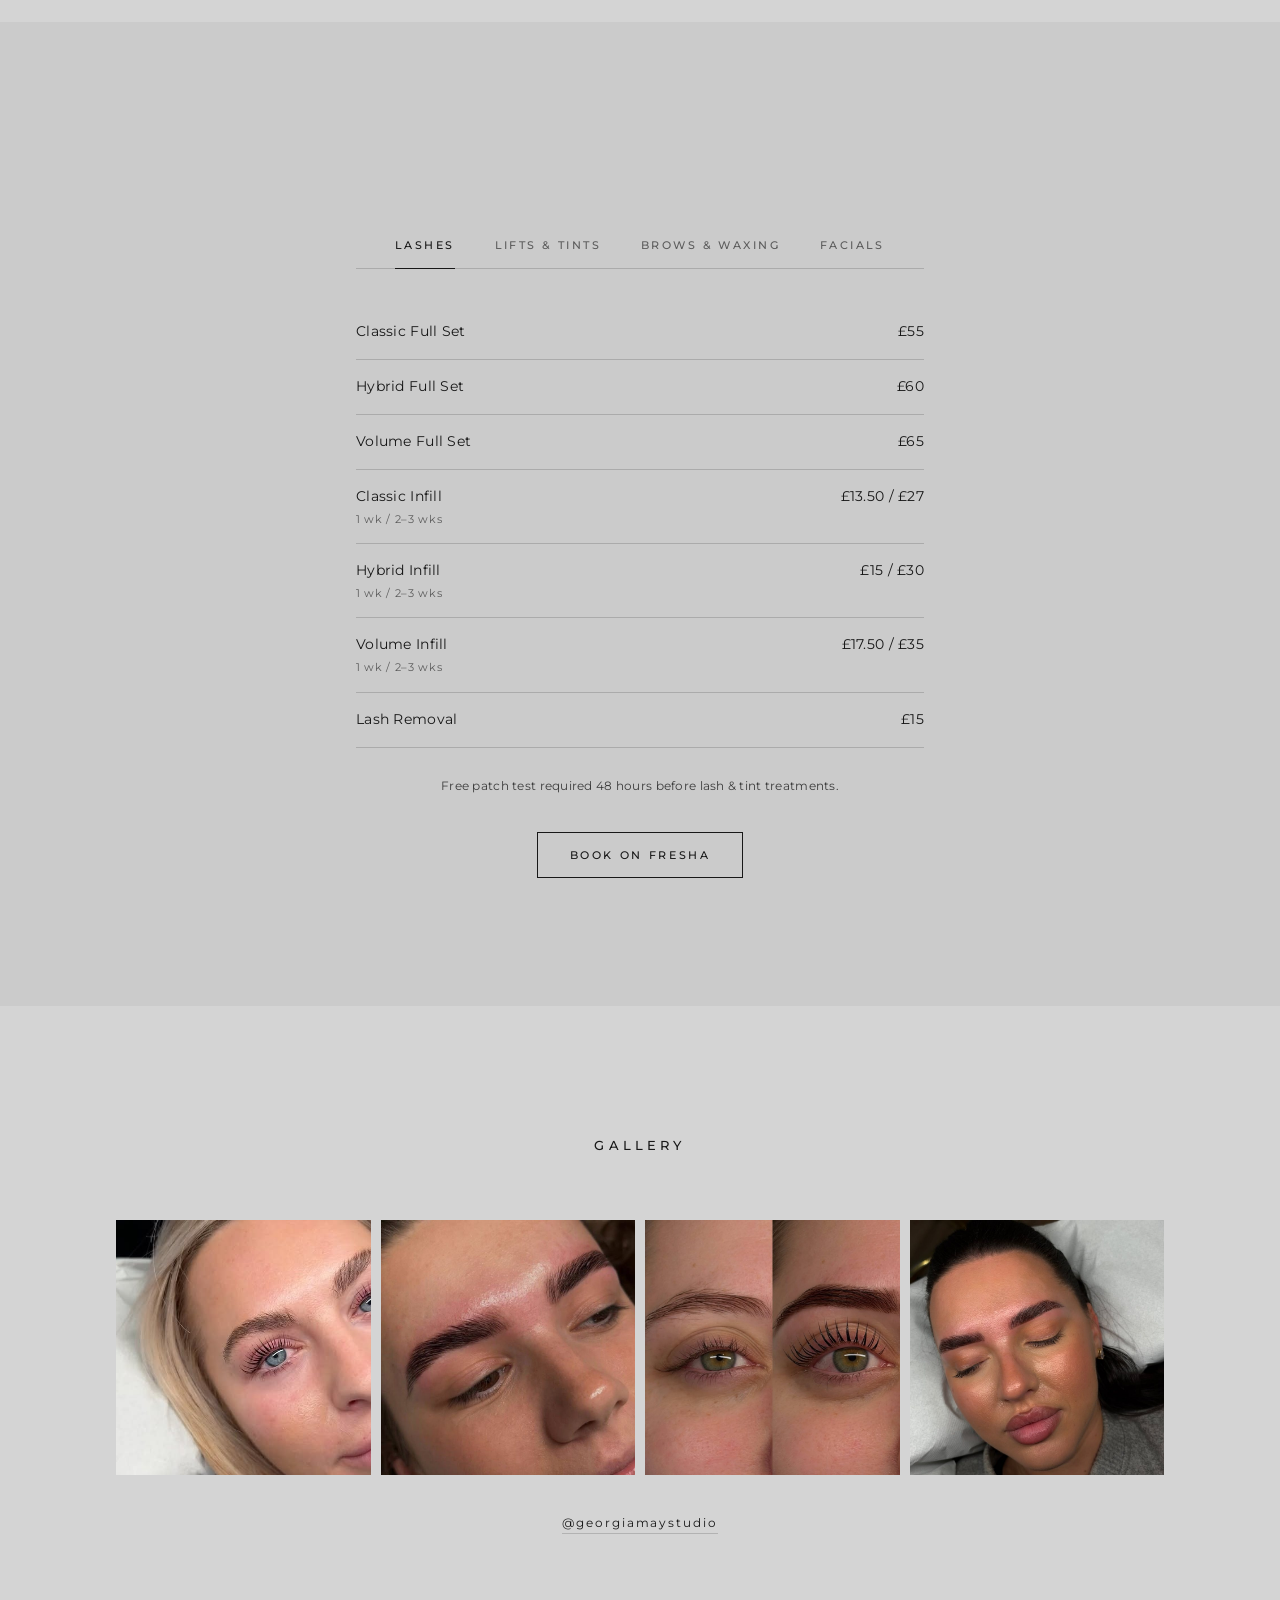
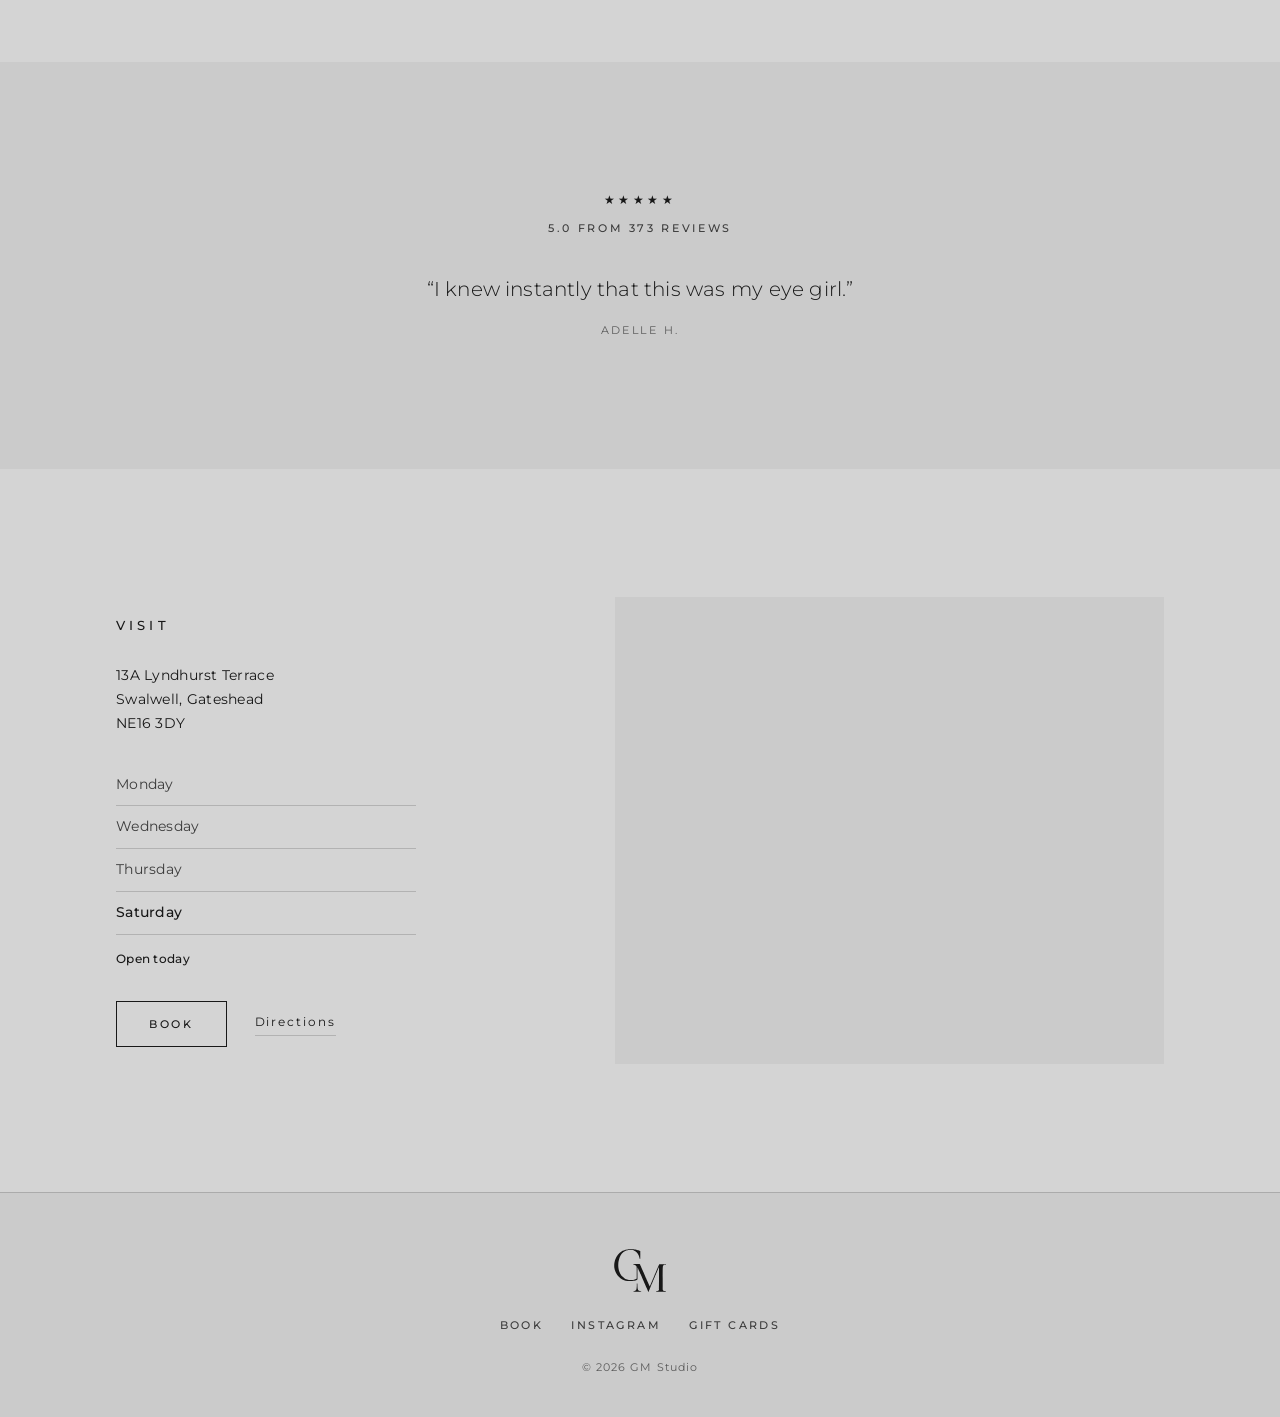
==== commit dacaa6ff: "Update review count to 373 Co-Authored-By: Claude Opus 5.5 <noreply@anthropic.com>" ====
--- a/index.html
+++ b/index.html
@@ -4,7 +4,7 @@
   <meta charset="utf-8">
   <meta name="viewport" content="width=device-width, initial-scale=1">
   <title>GM Studio · Lashes, Brows &amp; Facials · Swalwell</title>
-  <meta name="description" content="GM Studio by Georgia Wright. Lash extensions, lash lifts, brows and dermaplaning facials in Swalwell, Gateshead. Rated 5.0 from 367 reviews.">
+  <meta name="description" content="GM Studio by Georgia Wright. Lash extensions, lash lifts, brows and dermaplaning facials in Swalwell, Gateshead. Rated 5.0 from 373 reviews.">
   <meta name="theme-color" content="#d4d4d4">
 
   <link rel="canonical" href="https://georgiamaystudio.com/">
@@ -50,7 +50,7 @@
       "addressCountry": "GB"
     },
     "geo": { "@type": "GeoCoordinates", "latitude": 54.954216, "longitude": -1.681824 },
-    "aggregateRating": { "@type": "AggregateRating", "ratingValue": "5.0", "reviewCount": "367" },
+    "aggregateRating": { "@type": "AggregateRating", "ratingValue": "5.0", "reviewCount": "373" },
     "sameAs": ["https://www.instagram.com/georgiamaystudio/"]
   }
   </script>
@@ -214,7 +214,7 @@
   <section class="section section-tint reviews" id="reviews">
     <div class="wrap wrap-narrow center">
       <p class="stars reveal" aria-label="Rated 5 out of 5">★★★★★</p>
-      <p class="rating reveal">5.0 from 367 reviews</p>
+      <p class="rating reveal">5.0 from 373 reviews</p>
 
       <div class="quotes" data-quotes>
         <blockquote class="quote is-active">
